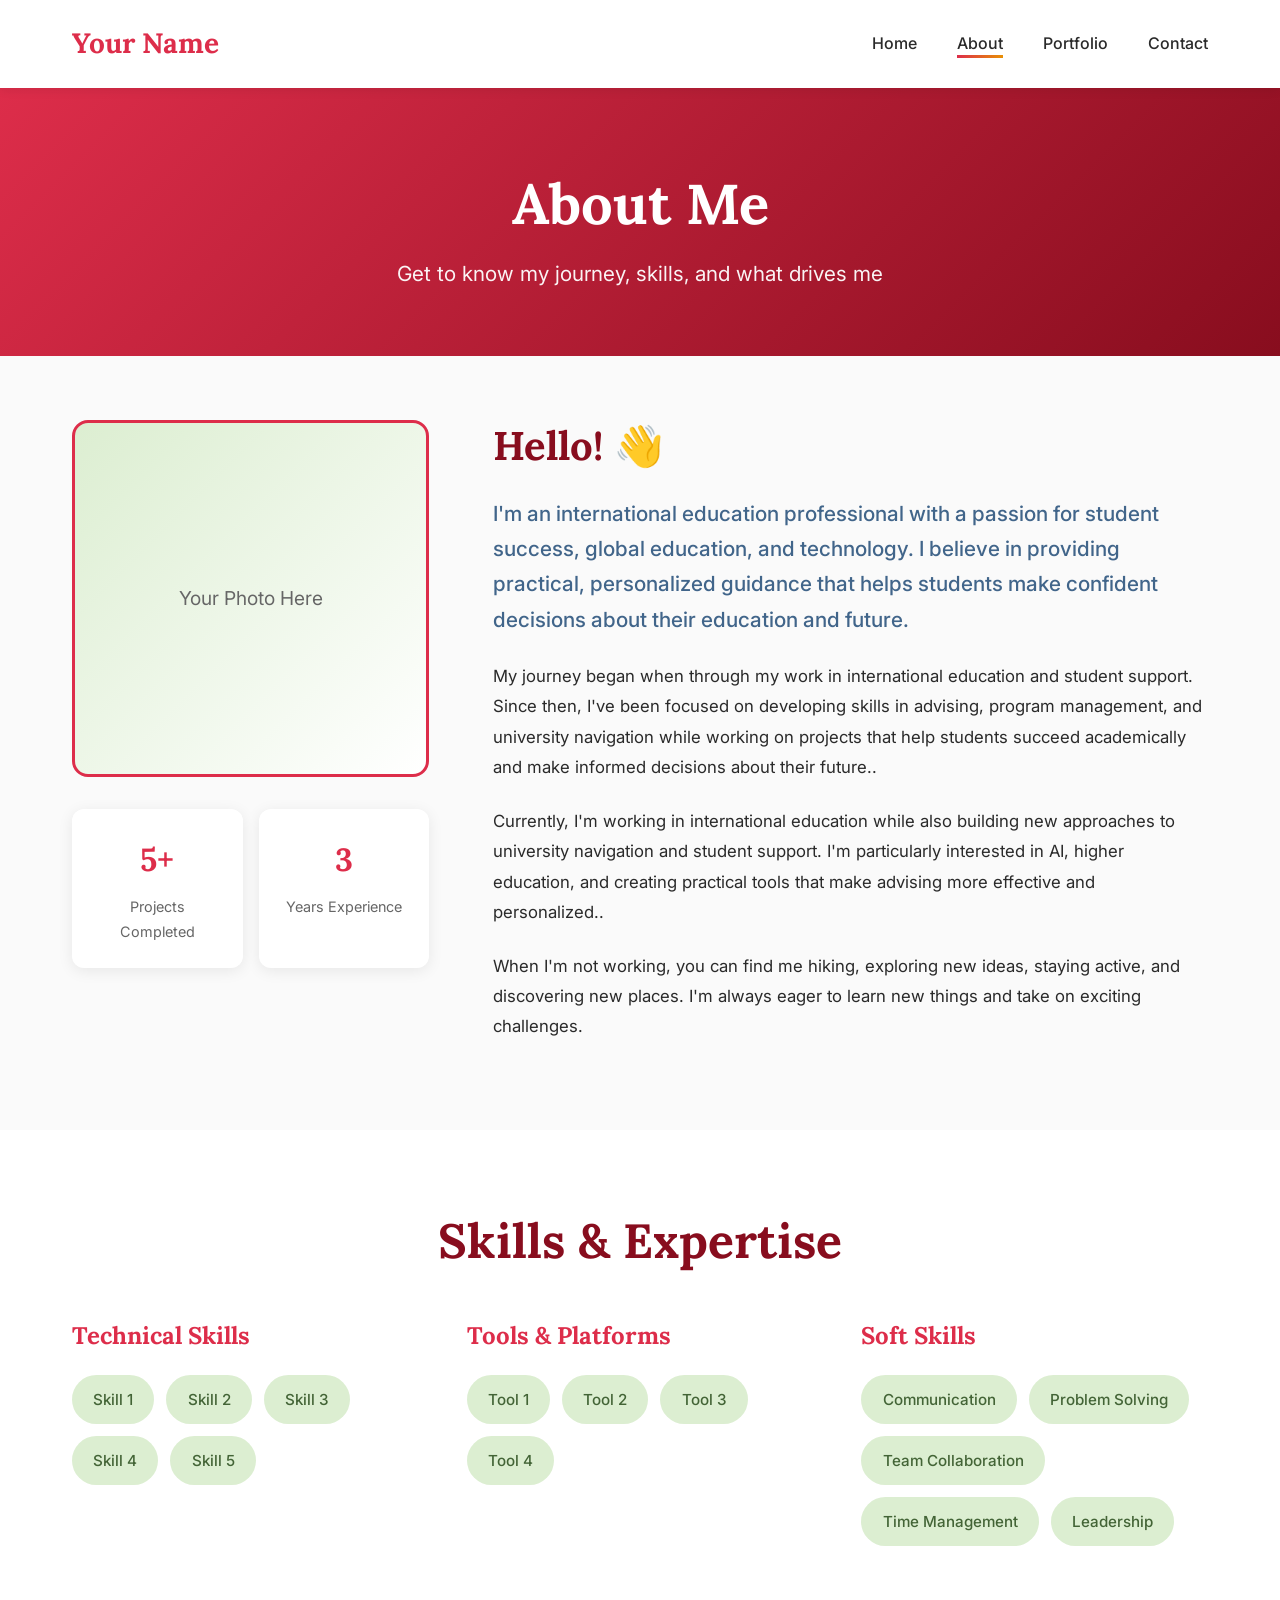
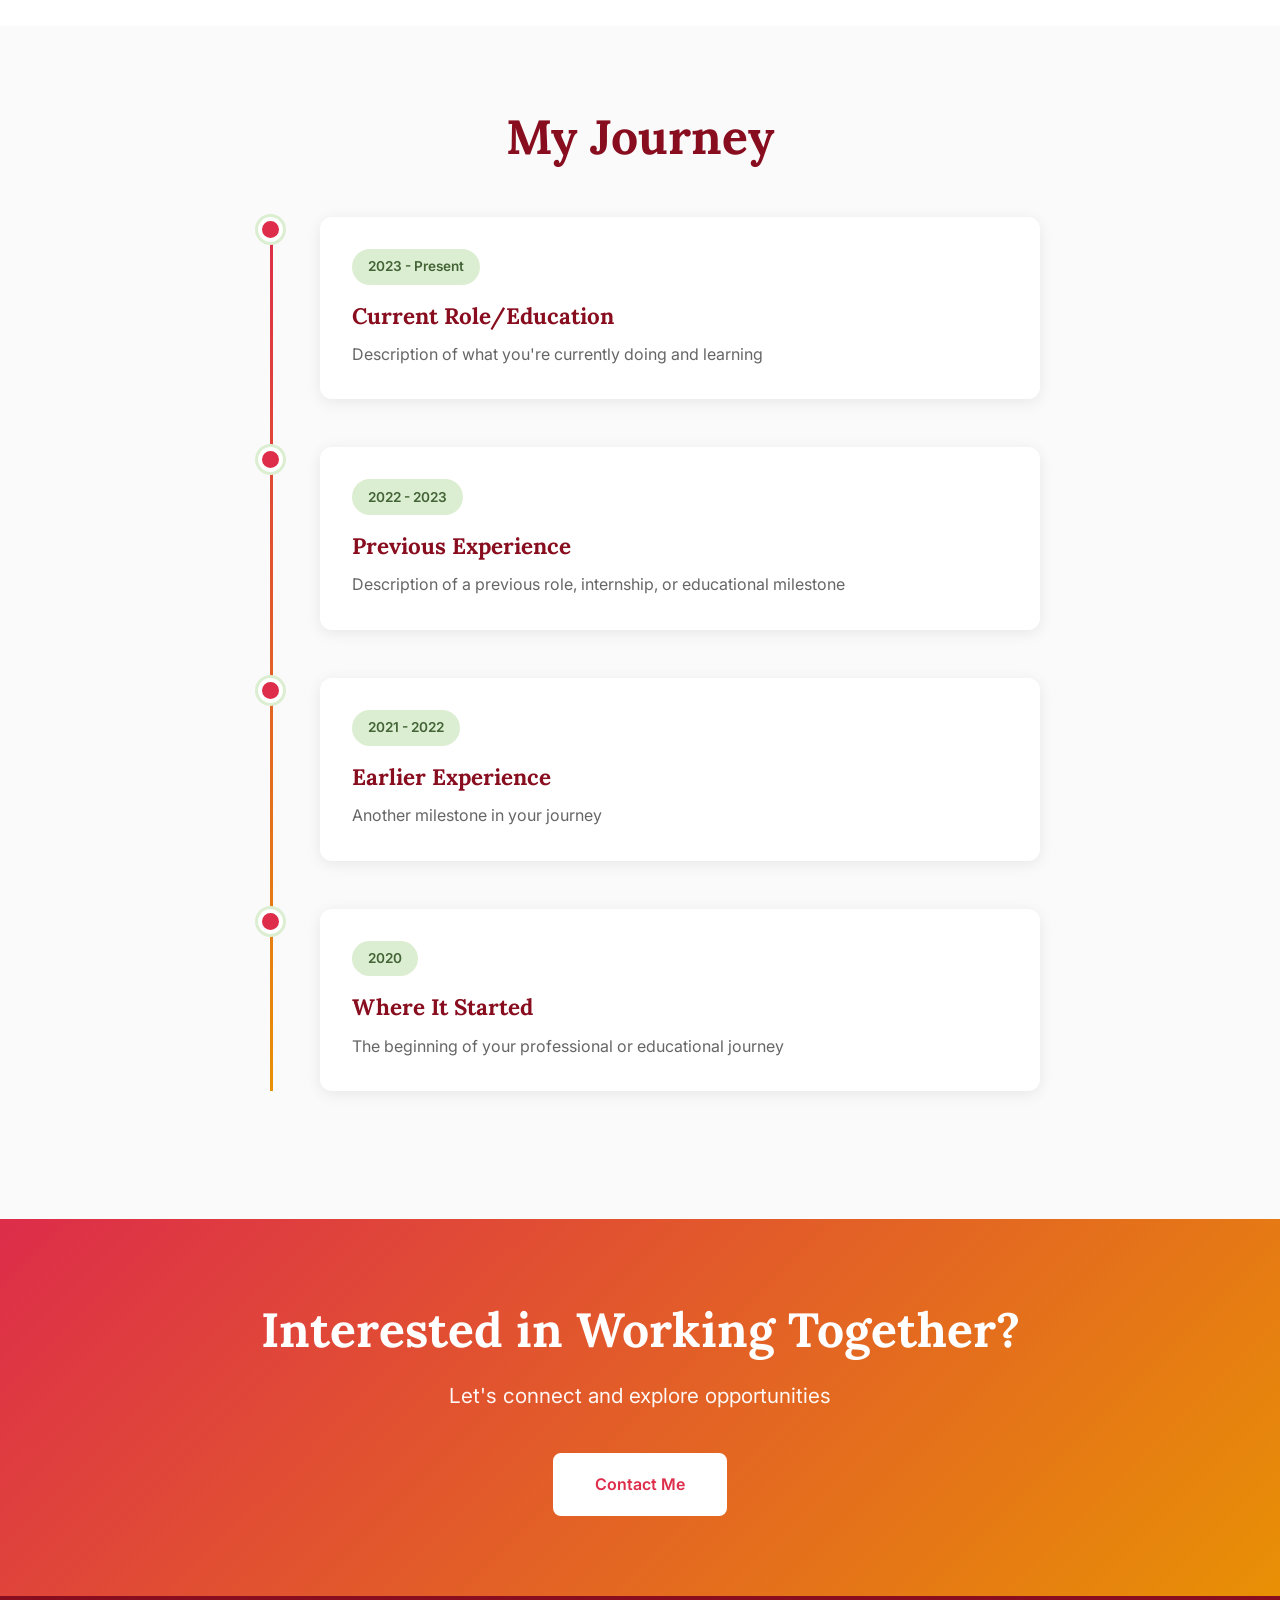
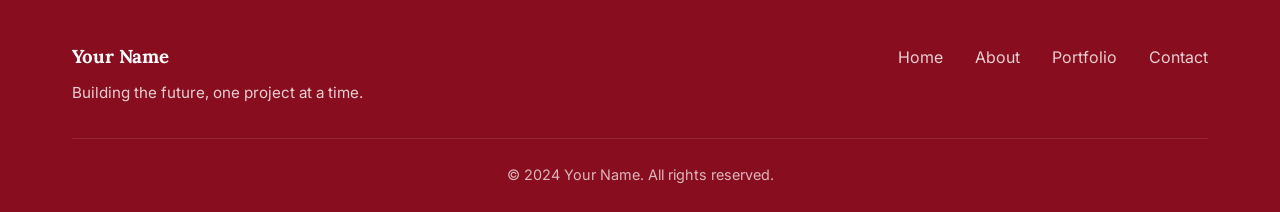
==== about.html @ 7d421ade "Update about.html" ====
<!DOCTYPE html>
<html lang="en">
<head>
    <meta charset="UTF-8">
    <meta name="viewport" content="width=device-width, initial-scale=1.0">
    <title>About - Hui Yang</title>
    <link rel="stylesheet" href="styles.css">
    <link rel="preconnect" href="https://fonts.googleapis.com">
    <link rel="preconnect" href="https://fonts.gstatic.com" crossorigin>
    <link href="https://fonts.googleapis.com/css2?family=Lora:wght@400;600;700&family=Inter:wght@300;400;500;600;700&display=swap" rel="stylesheet">
</head>
<body>
    <!-- Navigation -->
    <nav class="navbar">
        <div class="nav-container">
            <a href="index.html" class="logo">Your Name</a>
            <ul class="nav-menu">
                <li><a href="index.html">Home</a></li>
                <li><a href="about.html" class="active">About</a></li>
                <li><a href="portfolio.html">Portfolio</a></li>
                <li><a href="contact.html">Contact</a></li>
            </ul>
        </div>
    </nav>

    <!-- Page Header -->
    <section class="page-header">
        <div class="container">
            <h1 class="page-title">About Me</h1>
            <p class="page-description">Get to know my journey, skills, and what drives me</p>
        </div>
    </section>

    <!-- About Content -->
    <section class="about-content">
        <div class="container">
            <div class="about-grid">
                <!-- Photo/Visual Section -->
                <div class="about-visual">
                    <div class="profile-placeholder">
                        <p>Your Photo Here</p>
                    </div>
                    <div class="about-stats">
                        <div class="stat-box">
                            <span class="stat-number">5+</span>
                            <span class="stat-label">Projects Completed</span>
                        </div>
                        <div class="stat-box">
                            <span class="stat-number">3</span>
                            <span class="stat-label">Years Experience</span>
                        </div>
                    </div>
                </div>

                <!-- Text Content -->
                <div class="about-text">
                    <h2>Hello! 👋</h2>
                    <p class="lead">
                        I'm an international education professional with a passion for student success, global education, and technology. 
                        I believe in providing practical, personalized guidance that helps students make confident decisions about their 
                        education and future.
                    </p>
                    <p>
                        My journey began when through my work in international education and student support. Since then, I've been focused 
                        on developing skills in advising, program management, and university navigation while working on projects that help
                        students succeed academically and make informed decisions about their future..
                    </p>
                    <p>
                        Currently, I'm working in international education while also building new approaches to university navigation and 
                        student support. I'm particularly interested in AI, higher education, and creating practical tools that make advising 
                        more effective and personalized..
                    </p>
                    <p>
                        When I'm not working, you can find me hiking, exploring new ideas, staying active, and discovering new places. 
                        I'm always eager to learn new things and take on exciting challenges.
                    </p>
                </div>
            </div>
        </div>
    </section>

    <!-- Skills Section -->
    <section class="skills-section">
        <div class="container">
            <h2 class="section-title">Skills & Expertise</h2>
            
            <div class="skills-categories">
                <div class="skill-category">
                    <h3>Technical Skills</h3>
                    <div class="skill-tags">
                        <span class="skill-tag">Skill 1</span>
                        <span class="skill-tag">Skill 2</span>
                        <span class="skill-tag">Skill 3</span>
                        <span class="skill-tag">Skill 4</span>
                        <span class="skill-tag">Skill 5</span>
                    </div>
                </div>

                <div class="skill-category">
                    <h3>Tools & Platforms</h3>
                    <div class="skill-tags">
                        <span class="skill-tag">Tool 1</span>
                        <span class="skill-tag">Tool 2</span>
                        <span class="skill-tag">Tool 3</span>
                        <span class="skill-tag">Tool 4</span>
                    </div>
                </div>

                <div class="skill-category">
                    <h3>Soft Skills</h3>
                    <div class="skill-tags">
                        <span class="skill-tag">Communication</span>
                        <span class="skill-tag">Problem Solving</span>
                        <span class="skill-tag">Team Collaboration</span>
                        <span class="skill-tag">Time Management</span>
                        <span class="skill-tag">Leadership</span>
                    </div>
                </div>
            </div>
        </div>
    </section>

    <!-- Education/Experience Timeline -->
    <section class="timeline-section">
        <div class="container">
            <h2 class="section-title">My Journey</h2>
            
            <div class="timeline">
                <div class="timeline-item">
                    <div class="timeline-dot"></div>
                    <div class="timeline-content">
                        <span class="timeline-date">2023 - Present</span>
                        <h3>Current Role/Education</h3>
                        <p>Description of what you're currently doing and learning</p>
                    </div>
                </div>

                <div class="timeline-item">
                    <div class="timeline-dot"></div>
                    <div class="timeline-content">
                        <span class="timeline-date">2022 - 2023</span>
                        <h3>Previous Experience</h3>
                        <p>Description of a previous role, internship, or educational milestone</p>
                    </div>
                </div>

                <div class="timeline-item">
                    <div class="timeline-dot"></div>
                    <div class="timeline-content">
                        <span class="timeline-date">2021 - 2022</span>
                        <h3>Earlier Experience</h3>
                        <p>Another milestone in your journey</p>
                    </div>
                </div>

                <div class="timeline-item">
                    <div class="timeline-dot"></div>
                    <div class="timeline-content">
                        <span class="timeline-date">2020</span>
                        <h3>Where It Started</h3>
                        <p>The beginning of your professional or educational journey</p>
                    </div>
                </div>
            </div>
        </div>
    </section>

    <!-- CTA Section -->
    <section class="cta-section">
        <div class="container">
            <div class="cta-content">
                <h2>Interested in Working Together?</h2>
                <p>Let's connect and explore opportunities</p>
                <a href="contact.html" class="btn btn-light">Contact Me</a>
            </div>
        </div>
    </section>

    <!-- Footer -->
    <footer class="footer">
        <div class="container">
            <div class="footer-content">
                <div class="footer-left">
                    <h3>Your Name</h3>
                    <p>Building the future, one project at a time.</p>
                </div>
                <div class="footer-links">
                    <a href="index.html">Home</a>
                    <a href="about.html">About</a>
                    <a href="portfolio.html">Portfolio</a>
                    <a href="contact.html">Contact</a>
                </div>
            </div>
            <div class="footer-bottom">
                <p>&copy; 2024 Your Name. All rights reserved.</p>
            </div>
        </div>
    </footer>
</body>
</html>
---- styles.css ----
/* ===========================
   COLOR PALETTE & VARIABLES
   =========================== */

:root {
    /* Color Palette */
    --raspberry: #dd2d4a;
    --carrot-orange: #e89005;
    --baltic-blue: #41658a;
    --crushed-berry: #880d1e;
    --frosted-mint: #dceed1;
    --golden-apricot: #df9a57;
    --hunter-green: #436436;
    
    /* Functional Colors */
    --primary: var(--raspberry);
    --secondary: var(--baltic-blue);
    --accent: var(--carrot-orange);
    --dark: var(--crushed-berry);
    --light: var(--frosted-mint);
    --text-dark: #2a2a2a;
    --text-light: #666;
    --white: #ffffff;
    --background: #fafafa;
    
    /* Typography */
    --font-headline: 'Lora', serif;
    --font-body: 'Inter', sans-serif;
    
    /* Spacing */
    --container-width: 1200px;
    --section-spacing: 5rem;
}

/* ===========================
   RESET & BASE STYLES
   =========================== */

* {
    margin: 0;
    padding: 0;
    box-sizing: border-box;
}

html {
    scroll-behavior: smooth;
    font-size: 16px;
}

body {
    font-family: var(--font-body);
    color: var(--text-dark);
    background-color: var(--background);
    line-height: 1.7;
}

h1, h2, h3, h4, h5, h6 {
    font-family: var(--font-headline);
    color: var(--dark);
    line-height: 1.3;
    font-weight: 700;
}

a {
    text-decoration: none;
    color: inherit;
    transition: all 0.3s ease;
}

img {
    max-width: 100%;
    height: auto;
}

.container {
    max-width: var(--container-width);
    margin: 0 auto;
    padding: 0 2rem;
}

/* ===========================
   NAVIGATION
   =========================== */

.navbar {
    background-color: var(--white);
    padding: 1.25rem 0;
    box-shadow: 0 2px 10px rgba(0,0,0,0.08);
    position: sticky;
    top: 0;
    z-index: 1000;
}

.nav-container {
    max-width: var(--container-width);
    margin: 0 auto;
    padding: 0 2rem;
    display: flex;
    justify-content: space-between;
    align-items: center;
}

.logo {
    font-family: var(--font-headline);
    font-size: 1.75rem;
    font-weight: 700;
    color: var(--primary);
}

.logo:hover {
    color: var(--accent);
}

.nav-menu {
    display: flex;
    list-style: none;
    gap: 2.5rem;
}

.nav-menu a {
    font-weight: 500;
    color: var(--text-dark);
    position: relative;
}

.nav-menu a::after {
    content: '';
    position: absolute;
    bottom: -5px;
    left: 0;
    width: 0;
    height: 3px;
    background: linear-gradient(90deg, var(--primary), var(--accent));
    transition: width 0.3s;
}

.nav-menu a:hover::after,
.nav-menu a.active::after {
    width: 100%;
}

.back-link {
    color: var(--secondary);
    font-weight: 500;
}

.back-link:hover {
    color: var(--primary);
}

/* ===========================
   HERO SECTION
   =========================== */

.hero {
    min-height: 85vh;
    display: flex;
    align-items: center;
    justify-content: center;
    position: relative;
    overflow: hidden;
    background: linear-gradient(135deg, var(--frosted-mint) 0%, var(--white) 100%);
    padding: 4rem 2rem;
}

.hero-content {
    text-align: center;
    max-width: 800px;
    z-index: 10;
}

.hero-badge {
    display: inline-block;
    background-color: var(--primary);
    color: var(--white);
    padding: 0.5rem 1.5rem;
    border-radius: 50px;
    font-size: 0.9rem;
    font-weight: 600;
    margin-bottom: 2rem;
    animation: fadeInDown 0.8s ease;
}

.hero-title {
    font-size: 4rem;
    margin-bottom: 1.5rem;
    color: var(--dark);
    animation: fadeInUp 0.8s ease 0.2s backwards;
}

.hero-title .highlight {
    color: var(--primary);
    position: relative;
}

.hero-description {
    font-size: 1.3rem;
    color: var(--text-light);
    margin-bottom: 2.5rem;
    line-height: 1.8;
    animation: fadeInUp 0.8s ease 0.4s backwards;
}

.hero-buttons {
    display: flex;
    gap: 1.5rem;
    justify-content: center;
    flex-wrap: wrap;
    animation: fadeInUp 0.8s ease 0.6s backwards;
}

/* Hero Decorations */
.hero-decoration {
    position: absolute;
    width: 100%;
    height: 100%;
    top: 0;
    left: 0;
    pointer-events: none;
    overflow: hidden;
}

.decoration-circle {
    position: absolute;
    border-radius: 50%;
    opacity: 0.15;
}

.circle-1 {
    width: 300px;
    height: 300px;
    background: var(--primary);
    top: -100px;
    right: -50px;
}

.circle-2 {
    width: 200px;
    height: 200px;
    background: var(--accent);
    bottom: 10%;
    left: -50px;
}

.circle-3 {
    width: 150px;
    height: 150px;
    background: var(--secondary);
    top: 50%;
    right: 10%;
}

/* ===========================
   BUTTONS
   =========================== */

.btn {
    display: inline-block;
    padding: 1rem 2.5rem;
    font-weight: 600;
    border-radius: 8px;
    transition: all 0.3s ease;
    cursor: pointer;
    border: 2px solid transparent;
    font-family: var(--font-body);
}

.btn-primary {
    background-color: var(--primary);
    color: var(--white);
    border-color: var(--primary);
}

.btn-primary:hover {
    background-color: var(--crushed-berry);
    border-color: var(--crushed-berry);
    transform: translateY(-2px);
    box-shadow: 0 5px 15px rgba(221, 45, 74, 0.3);
}

.btn-secondary {
    background-color: transparent;
    color: var(--secondary);
    border-color: var(--secondary);
}

.btn-secondary:hover {
    background-color: var(--secondary);
    color: var(--white);
}

.btn-light {
    background-color: var(--white);
    color: var(--primary);
    border-color: var(--white);
}

.btn-light:hover {
    background-color: transparent;
    border-color: var(--white);
    color: var(--white);
}

.btn-small {
    padding: 0.6rem 1.5rem;
    font-size: 0.95rem;
}

.btn-full {
    width: 100%;
}

/* ===========================
   SECTION STYLES
   =========================== */

section {
    padding: var(--section-spacing) 0;
}

.section-title {
    font-size: 3rem;
    text-align: center;
    margin-bottom: 1rem;
    color: var(--dark);
}

.section-subtitle {
    text-align: center;
    font-size: 1.2rem;
    color: var(--text-light);
    margin-bottom: 3rem;
}

.section-description {
    text-align: center;
    font-size: 1.15rem;
    color: var(--text-light);
    max-width: 700px;
    margin: 0 auto 3rem;
}

/* ===========================
   HIGHLIGHTS SECTION
   =========================== */

.highlights {
    background-color: var(--white);
}

.highlights-grid {
    display: grid;
    grid-template-columns: repeat(auto-fit, minmax(260px, 1fr));
    gap: 2rem;
    margin-top: 3rem;
}

.highlight-card {
    background: linear-gradient(135deg, var(--white) 0%, var(--frosted-mint) 100%);
    padding: 2.5rem;
    border-radius: 16px;
    text-align: center;
    transition: all 0.3s ease;
    border: 2px solid transparent;
}

.highlight-card:hover {
    transform: translateY(-10px);
    box-shadow: 0 15px 35px rgba(0,0,0,0.1);
}

.card-1:hover { border-color: var(--primary); }
.card-2:hover { border-color: var(--accent); }
.card-3:hover { border-color: var(--secondary); }
.card-4:hover { border-color: var(--hunter-green); }

.card-icon {
    font-size: 3.5rem;
    margin-bottom: 1.5rem;
}

.highlight-card h3 {
    font-size: 1.5rem;
    margin-bottom: 1rem;
    color: var(--dark);
}

.highlight-card p {
    color: var(--text-light);
    line-height: 1.6;
}

/* ===========================
   FEATURED PROJECTS PREVIEW
   =========================== */

.featured-projects {
    background-color: var(--background);
}

.projects-preview {
    display: grid;
    grid-template-columns: repeat(auto-fit, minmax(450px, 1fr));
    gap: 3rem;
    margin-top: 3rem;
}

.project-preview {
    background-color: var(--white);
    border-radius: 16px;
    overflow: hidden;
    box-shadow: 0 5px 20px rgba(0,0,0,0.08);
    transition: all 0.3s ease;
}

.project-preview:hover {
    transform: translateY(-8px);
    box-shadow: 0 15px 40px rgba(0,0,0,0.12);
}

.project-preview-image {
    height: 250px;
    background: linear-gradient(135deg, var(--primary), var(--accent));
    display: flex;
    align-items: center;
    justify-content: center;
}

.preview-placeholder {
    font-size: 2rem;
    color: var(--white);
    font-weight: 700;
    opacity: 0.7;
}

.project-preview-content {
    padding: 2rem;
}

.project-category {
    display: inline-block;
    background-color: var(--frosted-mint);
    color: var(--hunter-green);
    padding: 0.4rem 1rem;
    border-radius: 20px;
    font-size: 0.85rem;
    font-weight: 600;
    margin-bottom: 1rem;
}

.project-preview-content h3 {
    font-size: 1.75rem;
    margin-bottom: 1rem;
}

.project-preview-content p {
    color: var(--text-light);
    margin-bottom: 1.5rem;
}

.link-arrow {
    color: var(--primary);
    font-weight: 600;
}

.link-arrow:hover {
    color: var(--accent);
}

/* ===========================
   PAGE HEADER
   =========================== */

.page-header {
    background: linear-gradient(135deg, var(--primary) 0%, var(--crushed-berry) 100%);
    color: var(--white);
    padding: 5rem 2rem 4rem;
    text-align: center;
}

.page-title {
    font-size: 3.5rem;
    color: var(--white);
    margin-bottom: 1rem;
}

.page-description {
    font-size: 1.3rem;
    opacity: 0.95;
}

/* ===========================
   ABOUT PAGE
   =========================== */

.about-content {
    padding: 4rem 0;
}

.about-grid {
    display: grid;
    grid-template-columns: 1fr 2fr;
    gap: 4rem;
    align-items: start;
}

.about-visual {
    position: sticky;
    top: 100px;
}

.profile-placeholder {
    width: 100%;
    aspect-ratio: 1;
    background: linear-gradient(135deg, var(--frosted-mint), var(--white));
    border-radius: 16px;
    display: flex;
    align-items: center;
    justify-content: center;
    font-size: 1.2rem;
    color: var(--text-light);
    border: 3px solid var(--primary);
    margin-bottom: 2rem;
}

.about-stats {
    display: grid;
    grid-template-columns: 1fr 1fr;
    gap: 1rem;
}

.stat-box {
    background-color: var(--white);
    padding: 1.5rem;
    border-radius: 12px;
    text-align: center;
    box-shadow: 0 3px 15px rgba(0,0,0,0.08);
}

.stat-number {
    display: block;
    font-family: var(--font-headline);
    font-size: 2rem;
    font-weight: 700;
    color: var(--primary);
    margin-bottom: 0.5rem;
}

.stat-label {
    display: block;
    font-size: 0.9rem;
    color: var(--text-light);
}

.about-text h2 {
    font-size: 2.5rem;
    margin-bottom: 1.5rem;
}

.about-text .lead {
    font-size: 1.3rem;
    color: var(--secondary);
    font-weight: 500;
    margin-bottom: 1.5rem;
    line-height: 1.7;
}

.about-text p {
    margin-bottom: 1.5rem;
    font-size: 1.05rem;
    line-height: 1.8;
}

/* ===========================
   SKILLS SECTION
   =========================== */

.skills-section {
    background-color: var(--white);
}

.skills-categories {
    display: grid;
    grid-template-columns: repeat(auto-fit, minmax(300px, 1fr));
    gap: 3rem;
    margin-top: 3rem;
}

.skill-category h3 {
    font-size: 1.5rem;
    margin-bottom: 1.5rem;
    color: var(--primary);
}

.skill-tags {
    display: flex;
    flex-wrap: wrap;
    gap: 0.75rem;
}

.skill-tag {
    background-color: var(--frosted-mint);
    color: var(--hunter-green);
    padding: 0.6rem 1.2rem;
    border-radius: 25px;
    font-size: 0.95rem;
    font-weight: 500;
    transition: all 0.3s;
    border: 2px solid transparent;
}

.skill-tag:hover {
    background-color: var(--primary);
    color: var(--white);
    border-color: var(--primary);
}

/* ===========================
   TIMELINE
   =========================== */

.timeline-section {
    background-color: var(--background);
}

.timeline {
    max-width: 800px;
    margin: 3rem auto 0;
    position: relative;
}

.timeline::before {
    content: '';
    position: absolute;
    left: 30px;
    top: 0;
    bottom: 0;
    width: 3px;
    background: linear-gradient(180deg, var(--primary), var(--accent));
}

.timeline-item {
    position: relative;
    padding-left: 80px;
    margin-bottom: 3rem;
}

.timeline-dot {
    position: absolute;
    left: 18px;
    top: 0;
    width: 25px;
    height: 25px;
    background-color: var(--primary);
    border-radius: 50%;
    border: 4px solid var(--white);
    box-shadow: 0 0 0 3px var(--frosted-mint);
}

.timeline-content {
    background-color: var(--white);
    padding: 2rem;
    border-radius: 12px;
    box-shadow: 0 3px 15px rgba(0,0,0,0.08);
}

.timeline-date {
    display: inline-block;
    background-color: var(--frosted-mint);
    color: var(--hunter-green);
    padding: 0.4rem 1rem;
    border-radius: 20px;
    font-size: 0.85rem;
    font-weight: 600;
    margin-bottom: 1rem;
}

.timeline-content h3 {
    font-size: 1.4rem;
    margin-bottom: 0.75rem;
}

.timeline-content p {
    color: var(--text-light);
    line-height: 1.6;
}

/* ===========================
   PORTFOLIO PAGE
   =========================== */

.portfolio-section {
    background-color: var(--background);
}

.portfolio-grid {
    display: grid;
    grid-template-columns: repeat(auto-fit, minmax(450px, 1fr));
    gap: 2.5rem;
    margin-top: 3rem;
}

.portfolio-card {
    background-color: var(--white);
    border-radius: 16px;
    overflow: hidden;
    box-shadow: 0 5px 20px rgba(0,0,0,0.08);
    transition: all 0.3s ease;
}

.portfolio-card:hover {
    transform: translateY(-8px);
    box-shadow: 0 15px 40px rgba(0,0,0,0.15);
}

.portfolio-card.featured {
    border: 3px solid var(--primary);
}

.portfolio-image {
    height: 260px;
    background: linear-gradient(135deg, var(--secondary), var(--primary));
    display: flex;
    align-items: center;
    justify-content: center;
    position: relative;
}

.image-placeholder {
    font-size: 1.5rem;
    color: var(--white);
    font-weight: 600;
    opacity: 0.7;
}

.project-badge {
    position: absolute;
    top: 1rem;
    right: 1rem;
    background-color: var(--accent);
    color: var(--white);
    padding: 0.4rem 1rem;
    border-radius: 20px;
    font-size: 0.85rem;
    font-weight: 600;
}

.portfolio-content {
    padding: 2rem;
}

.project-meta {
    display: block;
    color: var(--text-light);
    font-size: 0.9rem;
    margin-bottom: 0.75rem;
    font-weight: 500;
}

.portfolio-content h3 {
    font-size: 1.75rem;
    margin-bottom: 1rem;
}

.portfolio-content p {
    color: var(--text-light);
    margin-bottom: 1.5rem;
    line-height: 1.7;
}

.project-tags {
    display: flex;
    flex-wrap: wrap;
    gap: 0.75rem;
    margin-bottom: 1.5rem;
}

.project-tags span {
    background-color: var(--frosted-mint);
    color: var(--hunter-green);
    padding: 0.4rem 1rem;
    border-radius: 20px;
    font-size: 0.85rem;
    font-weight: 500;
}

/* ===========================
   CONTACT PAGE
   =========================== */

.contact-section {
    background-color: var(--background);
}

.contact-grid {
    display: grid;
    grid-template-columns: 1fr 1.5fr;
    gap: 4rem;
    margin-top: 3rem;
}

.contact-info-panel,
.contact-form-panel {
    background-color: var(--white);
    padding: 3rem;
    border-radius: 16px;
    box-shadow: 0 5px 20px rgba(0,0,0,0.08);
}

.contact-info-panel h2,
.contact-form-panel h2 {
    font-size: 2rem;
    margin-bottom: 1rem;
}

.contact-info-panel p {
    color: var(--text-light);
    margin-bottom: 2rem;
    line-height: 1.7;
}

.contact-methods {
    display: flex;
    flex-direction: column;
    gap: 1.5rem;
    margin-bottom: 2rem;
}

.contact-item {
    display: flex;
    gap: 1.5rem;
    align-items: start;
}

.contact-icon {
    font-size: 2rem;
    flex-shrink: 0;
}

.contact-details h4 {
    font-size: 1.1rem;
    margin-bottom: 0.5rem;
}

.contact-details a {
    color: var(--primary);
}

.contact-details a:hover {
    color: var(--accent);
    text-decoration: underline;
}

.availability {
    background-color: var(--frosted-mint);
    padding: 1.5rem;
    border-radius: 12px;
    border-left: 4px solid var(--hunter-green);
}

.availability h4 {
    margin-bottom: 0.5rem;
}

.availability p {
    margin: 0;
    color: var(--hunter-green);
    font-weight: 500;
}

/* Contact Form */
.form-instruction {
    font-size: 0.9rem;
    color: var(--text-light);
    margin-bottom: 2rem;
    font-style: italic;
}

.form-group {
    margin-bottom: 1.5rem;
}

.form-group label {
    display: block;
    margin-bottom: 0.5rem;
    font-weight: 600;
    color: var(--dark);
}

.form-group input,
.form-group textarea {
    width: 100%;
    padding: 0.9rem;
    border: 2px solid #e0e0e0;
    border-radius: 8px;
    font-family: var(--font-body);
    font-size: 1rem;
    transition: border-color 0.3s;
}

.form-group input:focus,
.form-group textarea:focus {
    outline: none;
    border-color: var(--primary);
}

.form-group textarea {
    resize: vertical;
}

/* ===========================
   PROJECT REPORT PAGES
   =========================== */

.report-header {
    background: linear-gradient(135deg, var(--secondary) 0%, var(--primary) 100%);
    color: var(--white);
    padding: 5rem 2rem 3rem;
    text-align: center;
}

.report-category {
    display: inline-block;
    background-color: rgba(255,255,255,0.2);
    padding: 0.5rem 1.5rem;
    border-radius: 25px;
    font-size: 0.9rem;
    font-weight: 600;
    margin-bottom: 1.5rem;
}

.report-title {
    font-size: 3.5rem;
    color: var(--white);
    margin-bottom: 1rem;
}

.report-subtitle {
    font-size: 1.3rem;
    opacity: 0.95;
    margin-bottom: 2.5rem;
}

.report-meta {
    display: flex;
    justify-content: center;
    gap: 3rem;
    flex-wrap: wrap;
}

.meta-item {
    display: flex;
    flex-direction: column;
    align-items: center;
}

.meta-label {
    font-size: 0.9rem;
    opacity: 0.9;
    margin-bottom: 0.3rem;
}

.meta-value {
    font-size: 1.1rem;
    font-weight: 600;
}

/* Report Content Layout */
.report-content {
    background-color: var(--background);
    padding: 4rem 0;
}

.report-layout {
    display: grid;
    grid-template-columns: 2.5fr 1fr;
    gap: 3rem;
    align-items: start;
}

.report-main {
    background-color: var(--white);
    padding: 3rem;
    border-radius: 16px;
    box-shadow: 0 3px 20px rgba(0,0,0,0.08);
}

.report-section {
    margin-bottom: 3rem;
}

.report-section:last-child {
    margin-bottom: 0;
}

.section-heading {
    font-size: 2rem;
    color: var(--primary);
    margin-bottom: 1.5rem;
    padding-bottom: 0.75rem;
    border-bottom: 3px solid var(--frosted-mint);
}

.report-section h3 {
    font-size: 1.4rem;
    margin: 2rem 0 1rem;
    color: var(--secondary);
}

.report-section h4 {
    font-size: 1.1rem;
    margin: 1.5rem 0 0.75rem;
    color: var(--dark);
}

.report-section p {
    margin-bottom: 1rem;
    line-height: 1.8;
    color: var(--text-light);
}

.report-section ul,
.report-section ol {
    margin-left: 2rem;
    margin-bottom: 1.5rem;
}

.report-section li {
    margin-bottom: 0.75rem;
    line-height: 1.7;
    color: var(--text-light);
}

.objectives-list {
    list-style: none;
    margin-left: 0;
}

.objectives-list li {
    background-color: var(--frosted-mint);
    padding: 1rem 1.5rem;
    margin-bottom: 1rem;
    border-radius: 8px;
    border-left: 4px solid var(--primary);
}

/* Highlight Box */
.highlight-box {
    background: linear-gradient(135deg, var(--frosted-mint), var(--white));
    padding: 2rem;
    border-radius: 12px;
    border-left: 5px solid var(--accent);
    margin: 2rem 0;
}

.highlight-box h4 {
    color: var(--primary);
    margin-bottom: 1rem;
}

.highlight-box p {
    margin-bottom: 0;
}

/* Process Steps */
.process-steps {
    margin: 2rem 0;
}

.process-step {
    display: flex;
    gap: 1.5rem;
    margin-bottom: 2rem;
    align-items: start;
}

.step-number {
    background: linear-gradient(135deg, var(--primary), var(--accent));
    color: var(--white);
    width: 50px;
    height: 50px;
    border-radius: 50%;
    display: flex;
    align-items: center;
    justify-content: center;
    font-size: 1.5rem;
    font-weight: 700;
    flex-shrink: 0;
}

.step-content h4 {
    margin: 0 0 0.5rem 0;
}

.step-content p {
    margin: 0;
}

/* Results Grid */
.results-grid {
    display: grid;
    grid-template-columns: repeat(auto-fit, minmax(150px, 1fr));
    gap: 1.5rem;
    margin: 2rem 0;
}

.result-card {
    background: linear-gradient(135deg, var(--frosted-mint), var(--white));
    padding: 2rem;
    border-radius: 12px;
    text-align: center;
    border: 2px solid var(--primary);
}

.result-number {
    display: block;
    font-family: var(--font-headline);
    font-size: 2.5rem;
    font-weight: 700;
    color: var(--primary);
    margin-bottom: 0.5rem;
}

.result-label {
    display: block;
    font-size: 0.95rem;
    color: var(--text-light);
    font-weight: 500;
}

/* Report Sidebar */
.report-sidebar {
    position: sticky;
    top: 100px;
}

.sidebar-section {
    background-color: var(--white);
    padding: 2rem;
    border-radius: 12px;
    box-shadow: 0 3px 15px rgba(0,0,0,0.08);
    margin-bottom: 2rem;
}

.sidebar-section h3 {
    font-size: 1.3rem;
    margin-bottom: 1.5rem;
    color: var(--primary);
}

.details-list {
    display: flex;
    flex-direction: column;
    gap: 1rem;
}

.details-list dt {
    font-weight: 600;
    color: var(--dark);
    font-size: 0.9rem;
}

.details-list dd {
    color: var(--text-light);
    margin-left: 0;
    margin-bottom: 0.5rem;
}

.sidebar-tags {
    display: flex;
    flex-wrap: wrap;
    gap: 0.75rem;
}

.sidebar-tags span {
    background-color: var(--frosted-mint);
    color: var(--hunter-green);
    padding: 0.5rem 1rem;
    border-radius: 20px;
    font-size: 0.85rem;
    font-weight: 500;
}

.resource-list {
    list-style: none;
    padding: 0;
}

.resource-list li {
    margin-bottom: 0.75rem;
}

.resource-list a {
    color: var(--primary);
    font-weight: 500;
}

.resource-list a:hover {
    color: var(--accent);
    text-decoration: underline;
}

.sidebar-cta {
    background: linear-gradient(135deg, var(--primary), var(--accent));
    padding: 1.5rem;
    border-radius: 12px;
    text-align: center;
    color: var(--white);
}

.sidebar-cta p {
    margin-bottom: 1rem;
}

.sidebar-cta .btn-small {
    background-color: var(--white);
    color: var(--primary);
}

.sidebar-cta .btn-small:hover {
    background-color: var(--frosted-mint);
}

/* Project Navigation */
.project-navigation {
    background-color: var(--white);
    padding: 2rem 0;
    border-top: 1px solid #e0e0e0;
}

.nav-center {
    display: inline-block;
    color: var(--secondary);
    font-weight: 600;
    font-size: 1.1rem;
}

.nav-center:hover {
    color: var(--primary);
}

/* ===========================
   CTA SECTION
   =========================== */

.cta-section {
    background: linear-gradient(135deg, var(--primary) 0%, var(--accent) 100%);
    color: var(--white);
    text-align: center;
    padding: 5rem 2rem;
}

.cta-content h2 {
    font-size: 3rem;
    color: var(--white);
    margin-bottom: 1rem;
}

.cta-content p {
    font-size: 1.3rem;
    margin-bottom: 2.5rem;
    opacity: 0.95;
}

/* ===========================
   FOOTER
   =========================== */

.footer {
    background-color: var(--dark);
    color: var(--white);
    padding: 3rem 2rem 1.5rem;
}

.footer-content {
    display: flex;
    justify-content: space-between;
    align-items: start;
    margin-bottom: 2rem;
}

.footer-left h3 {
    color: var(--white);
    margin-bottom: 0.75rem;
}

.footer-left p {
    color: rgba(255,255,255,0.8);
    font-size: 0.95rem;
}

.footer-links {
    display: flex;
    gap: 2rem;
}

.footer-links a {
    color: rgba(255,255,255,0.8);
    transition: color 0.3s;
}

.footer-links a:hover {
    color: var(--accent);
}

.footer-bottom {
    border-top: 1px solid rgba(255,255,255,0.1);
    padding-top: 1.5rem;
    text-align: center;
}

.footer-bottom p {
    color: rgba(255,255,255,0.7);
    font-size: 0.9rem;
}

/* ===========================
   ANIMATIONS
   =========================== */

@keyframes fadeInUp {
    from {
        opacity: 0;
        transform: translateY(30px);
    }
    to {
        opacity: 1;
        transform: translateY(0);
    }
}

@keyframes fadeInDown {
    from {
        opacity: 0;
        transform: translateY(-20px);
    }
    to {
        opacity: 1;
        transform: translateY(0);
    }
}

/* ===========================
   RESPONSIVE DESIGN
   =========================== */

@media (max-width: 1024px) {
    .about-grid,
    .contact-grid,
    .report-layout {
        grid-template-columns: 1fr;
    }
    
    .about-visual,
    .report-sidebar {
        position: static;
    }
    
    .projects-preview,
    .portfolio-grid {
        grid-template-columns: 1fr;
    }
}

@media (max-width: 768px) {
    :root {
        --section-spacing: 3rem;
    }
    
    .nav-menu {
        gap: 1.5rem;
        font-size: 0.9rem;
    }
    
    .hero-title {
        font-size: 2.5rem;
    }
    
    .section-title,
    .page-title,
    .report-title {
        font-size: 2.5rem;
    }
    
    .cta-content h2 {
        font-size: 2rem;
    }
    
    .hero-buttons {
        flex-direction: column;
        width: 100%;
    }
    
    .btn {
        width: 100%;
    }
    
    .footer-content {
        flex-direction: column;
        gap: 2rem;
    }
    
    .footer-links {
        flex-direction: column;
        gap: 1rem;
    }
    
    .report-main {
        padding: 2rem 1.5rem;
    }
}

@media (max-width: 480px) {
    .hero {
        padding: 2rem 1rem;
    }
    
    .hero-title {
        font-size: 2rem;
    }
    
    .nav-menu {
        flex-wrap: wrap;
        justify-content: center;
    }
    
    .container {
        padding: 0 1.5rem;
    }
}
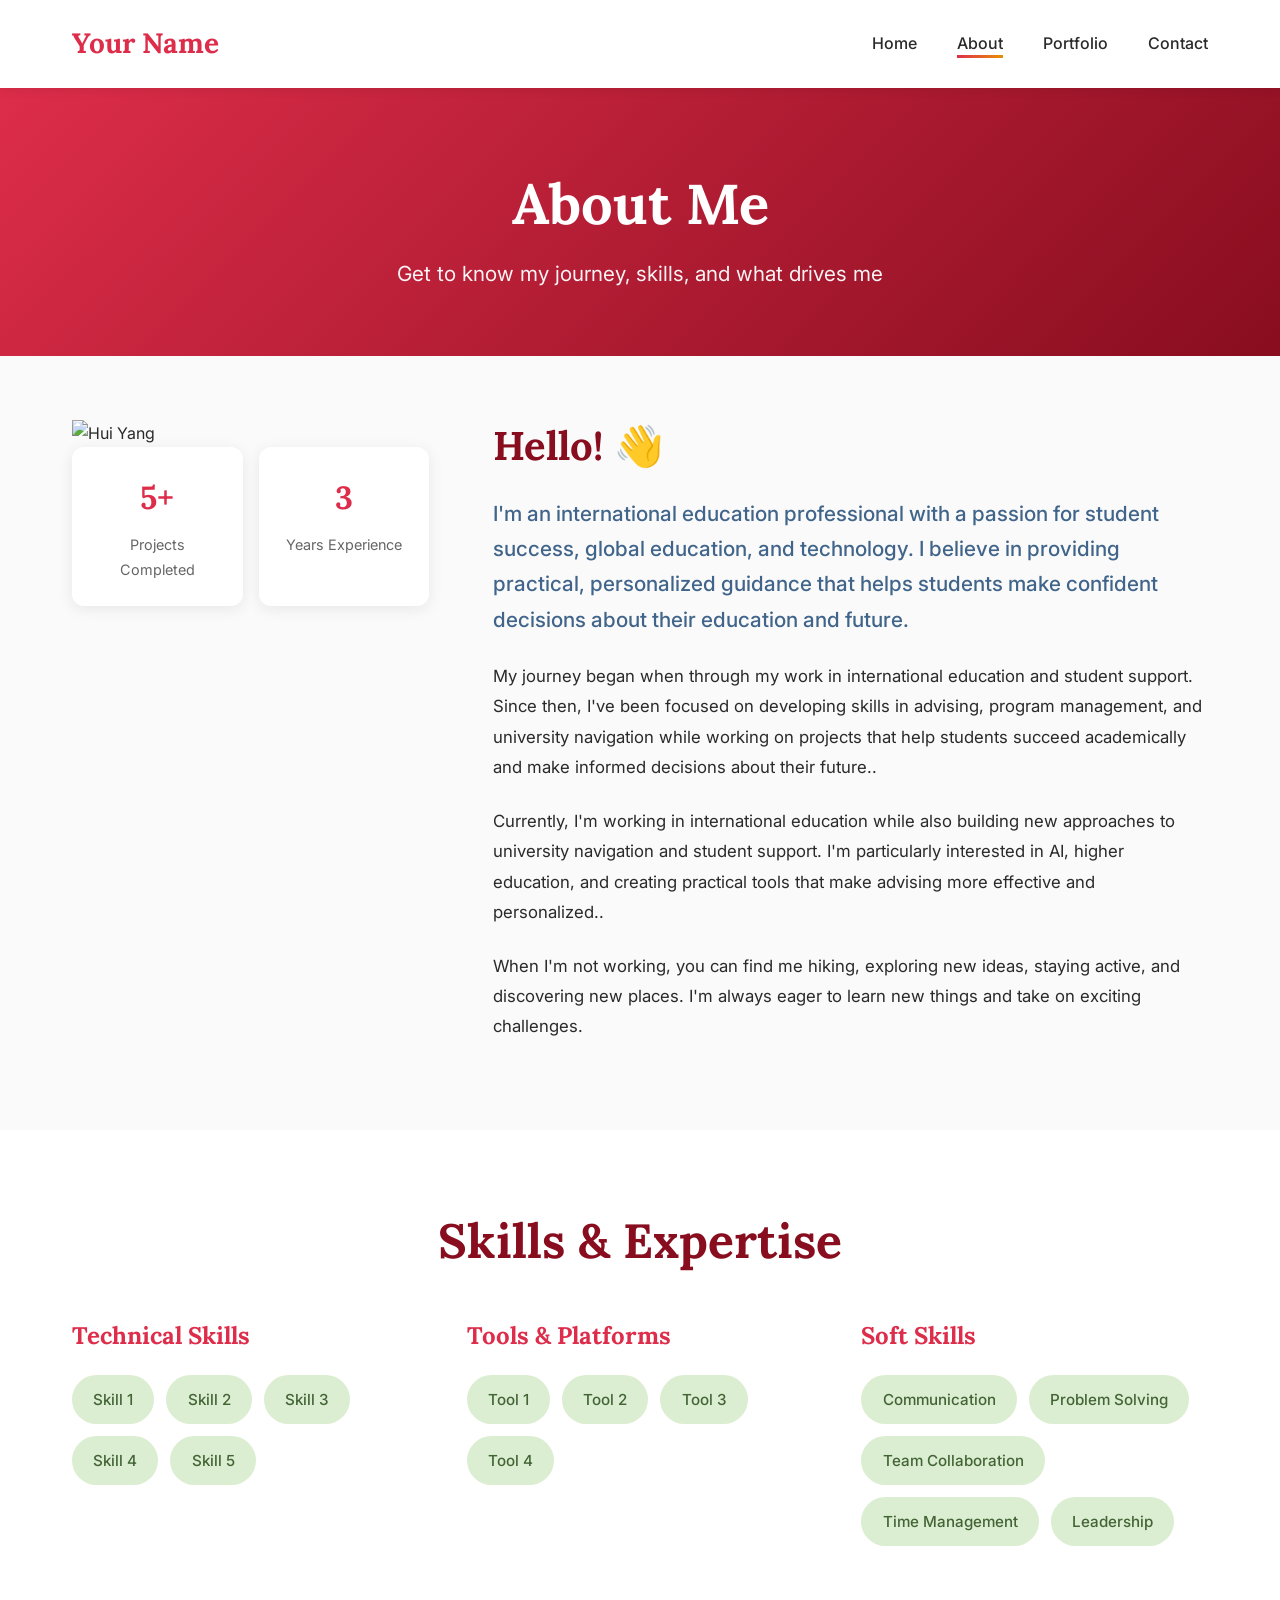
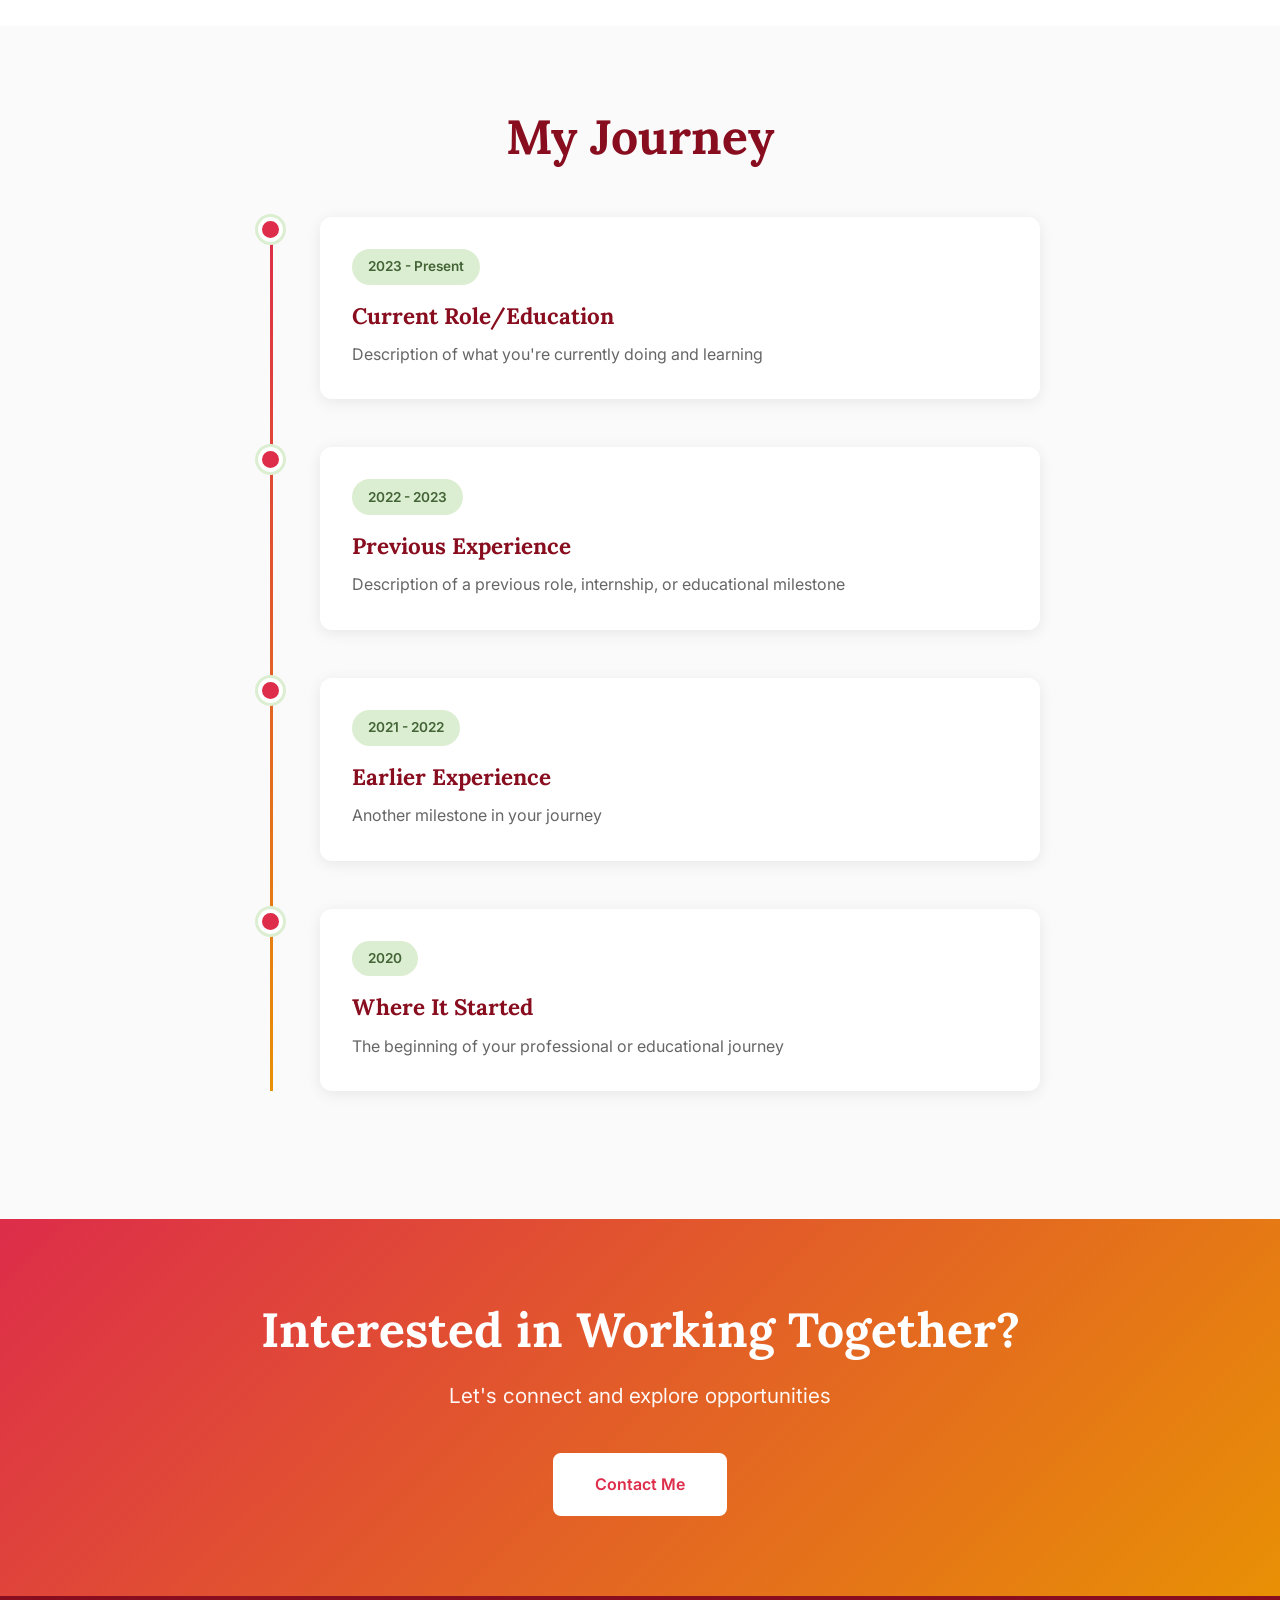
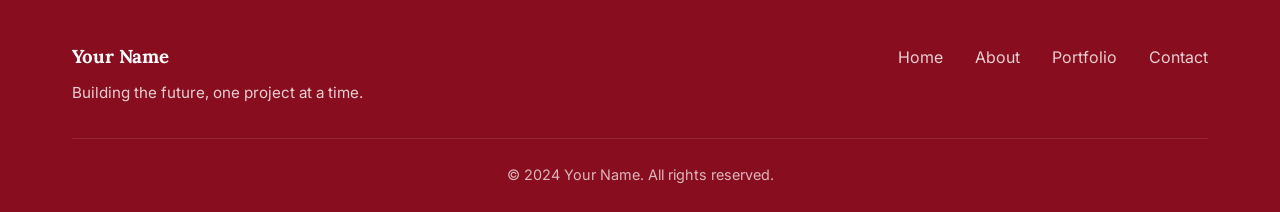
==== commit 72d37a37: "Update about.html" ====
--- a/about.html
+++ b/about.html
@@ -37,9 +37,7 @@
             <div class="about-grid">
                 <!-- Photo/Visual Section -->
                 <div class="about-visual">
-                    <div class="profile-placeholder">
-                        <p>Your Photo Here</p>
-                    </div>
+                    <img src="images/my-profile.jpg" alt="Hui Yang" class="profile-photo">
                     <div class="about-stats">
                         <div class="stat-box">
                             <span class="stat-number">5+</span>
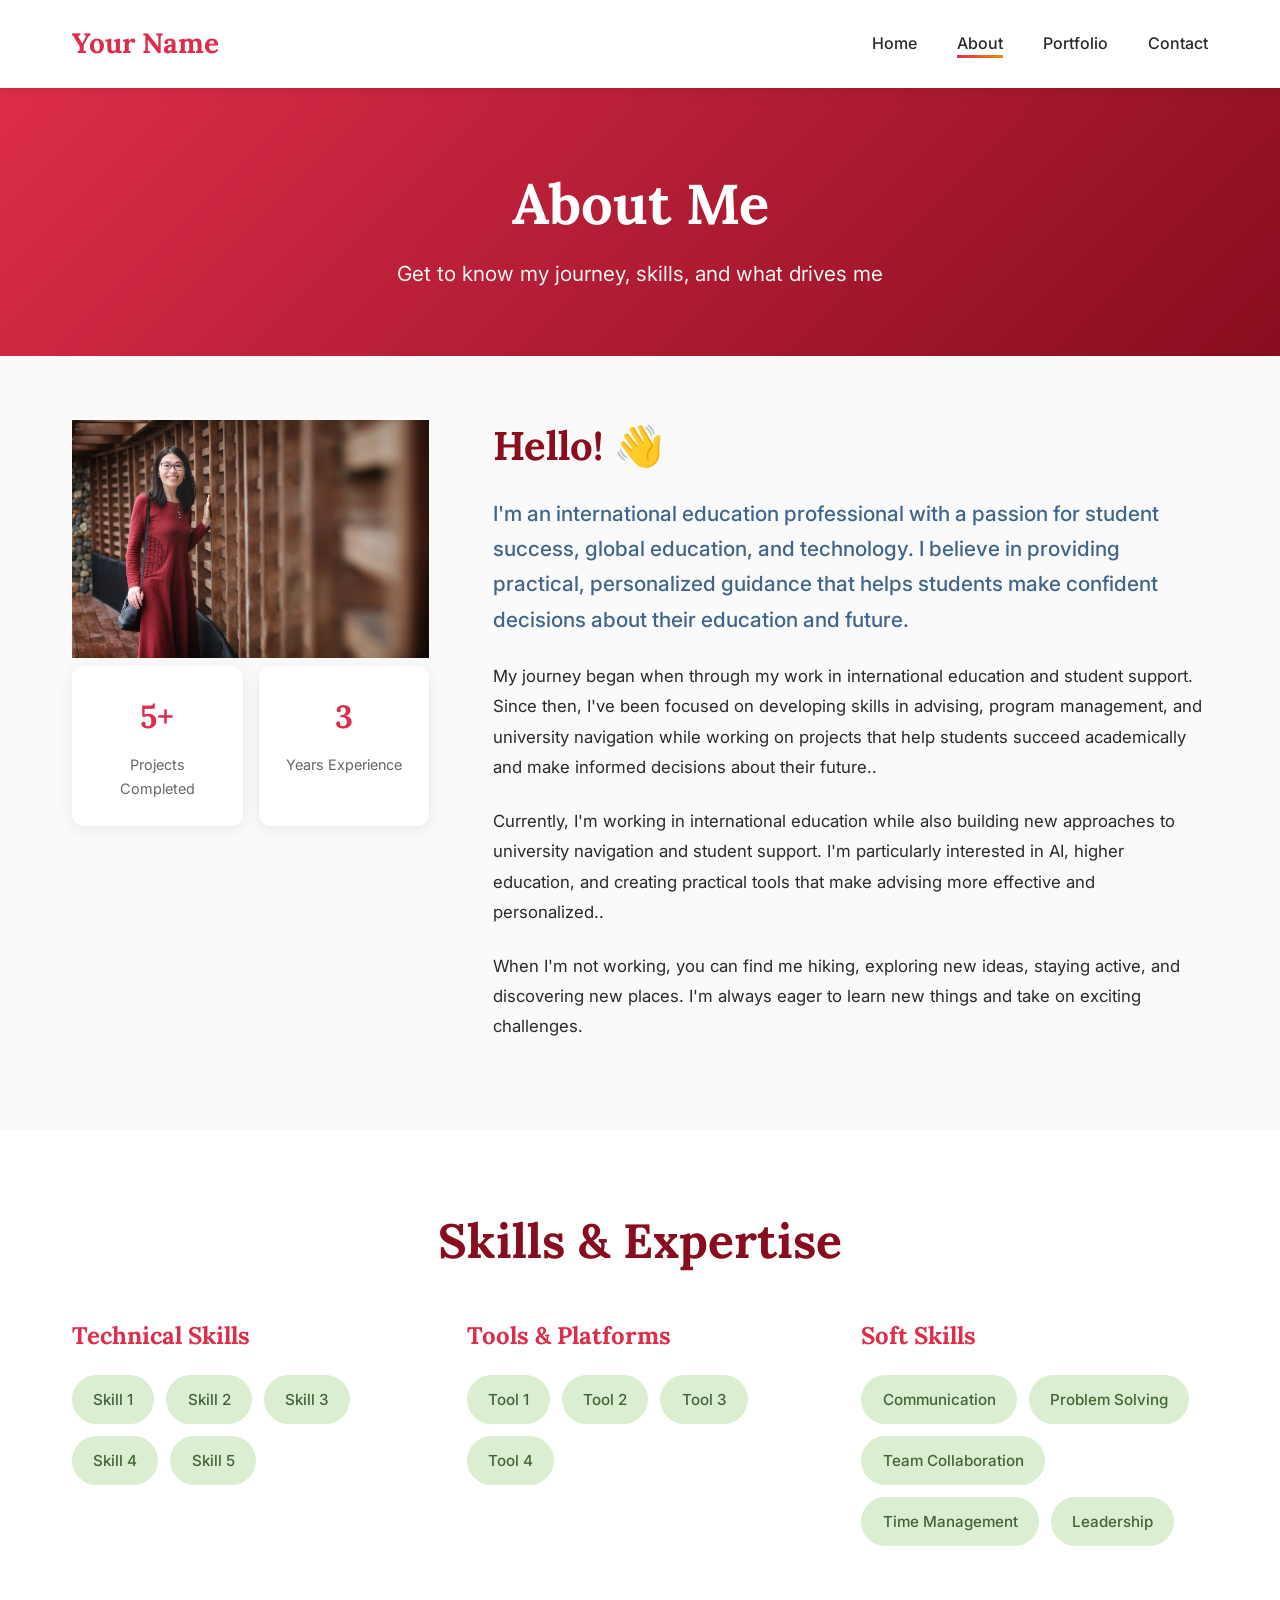
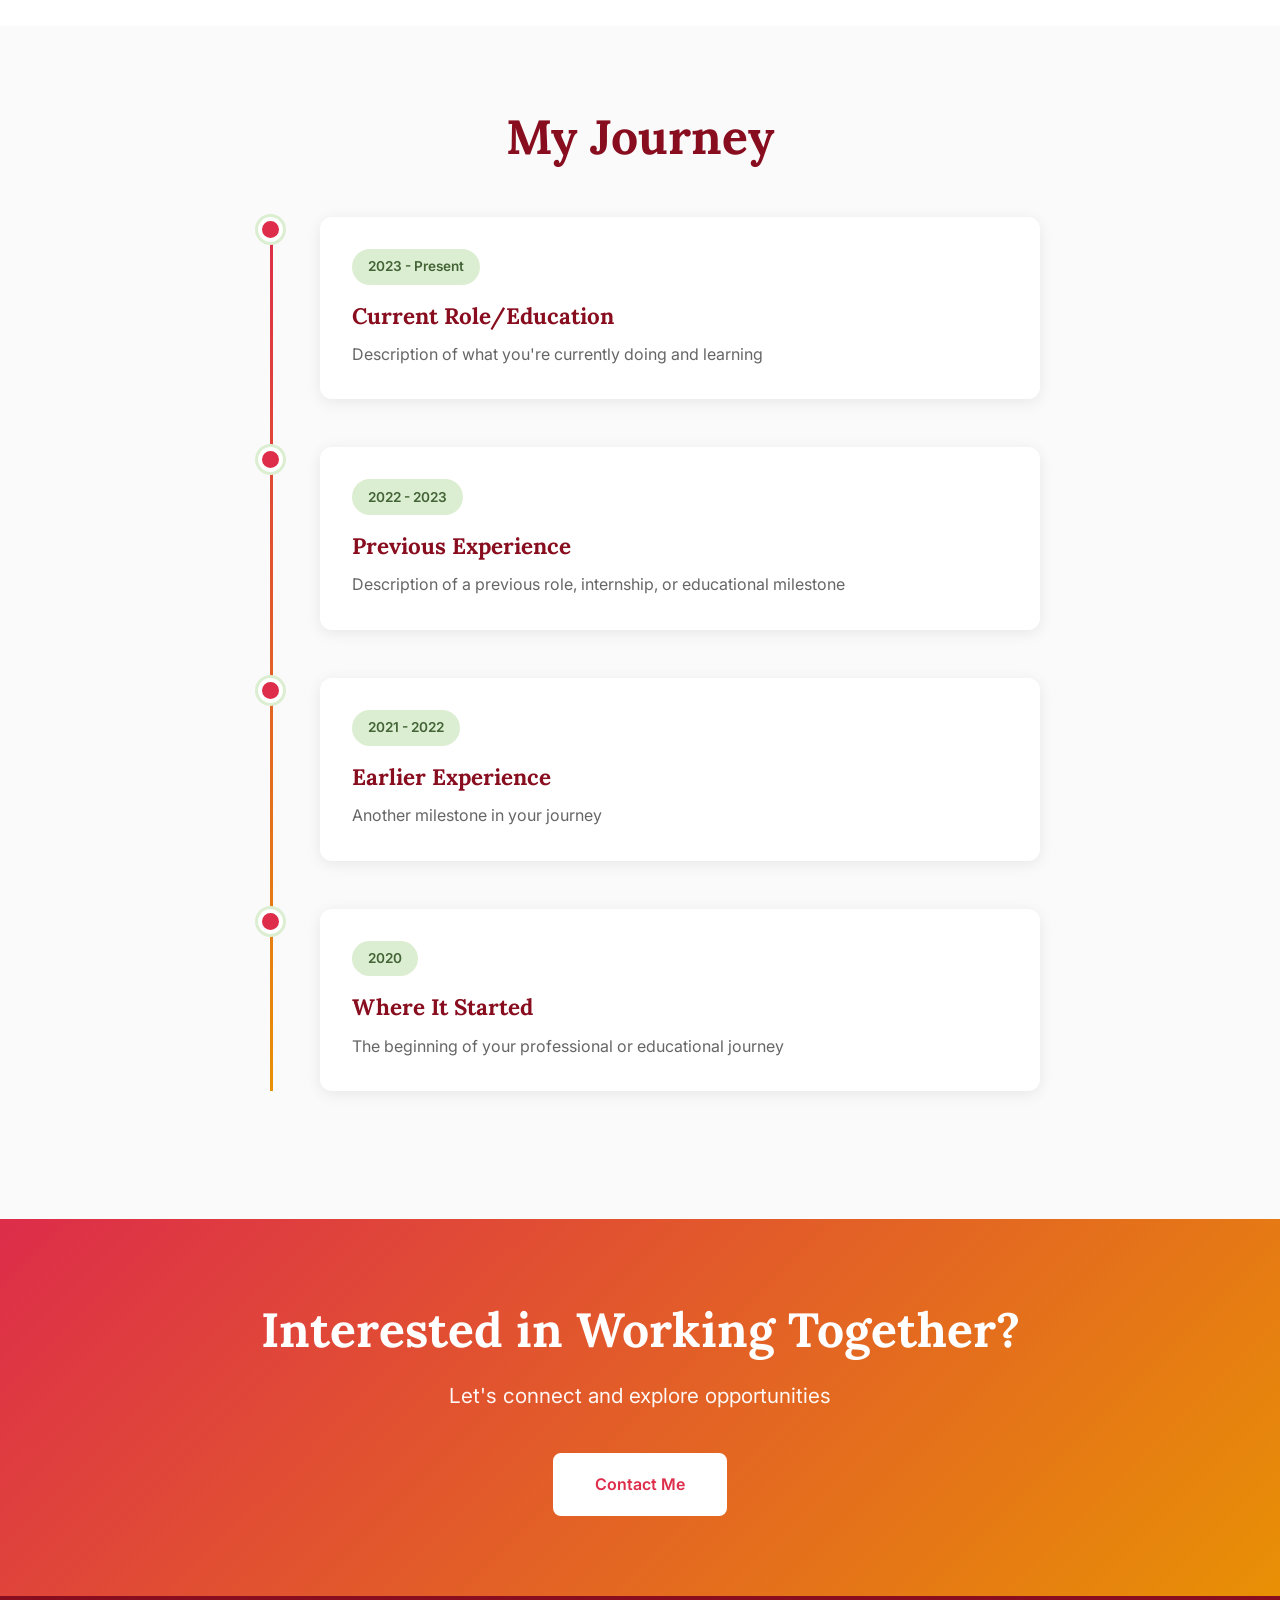
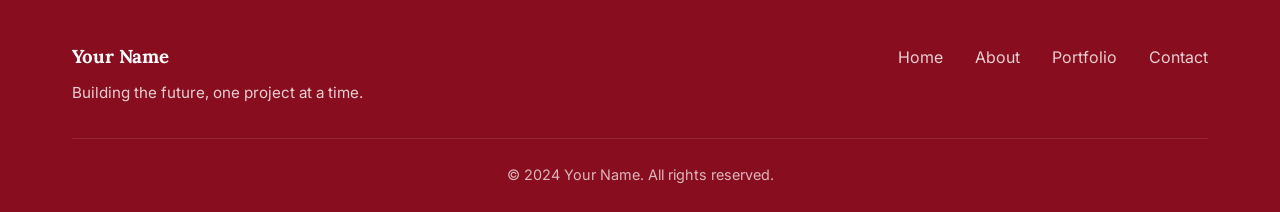
==== commit b70de4ef: "Update about.html" ====
--- a/about.html
+++ b/about.html
@@ -37,7 +37,7 @@
             <div class="about-grid">
                 <!-- Photo/Visual Section -->
                 <div class="about-visual">
-                    <img src="images/my-profile.jpg" alt="Hui Yang" class="profile-photo">
+                    <img src="images/my-profile.jpg.jpg" alt="Hui Yang" class="profile-photo">
                     <div class="about-stats">
                         <div class="stat-box">
                             <span class="stat-number">5+</span>
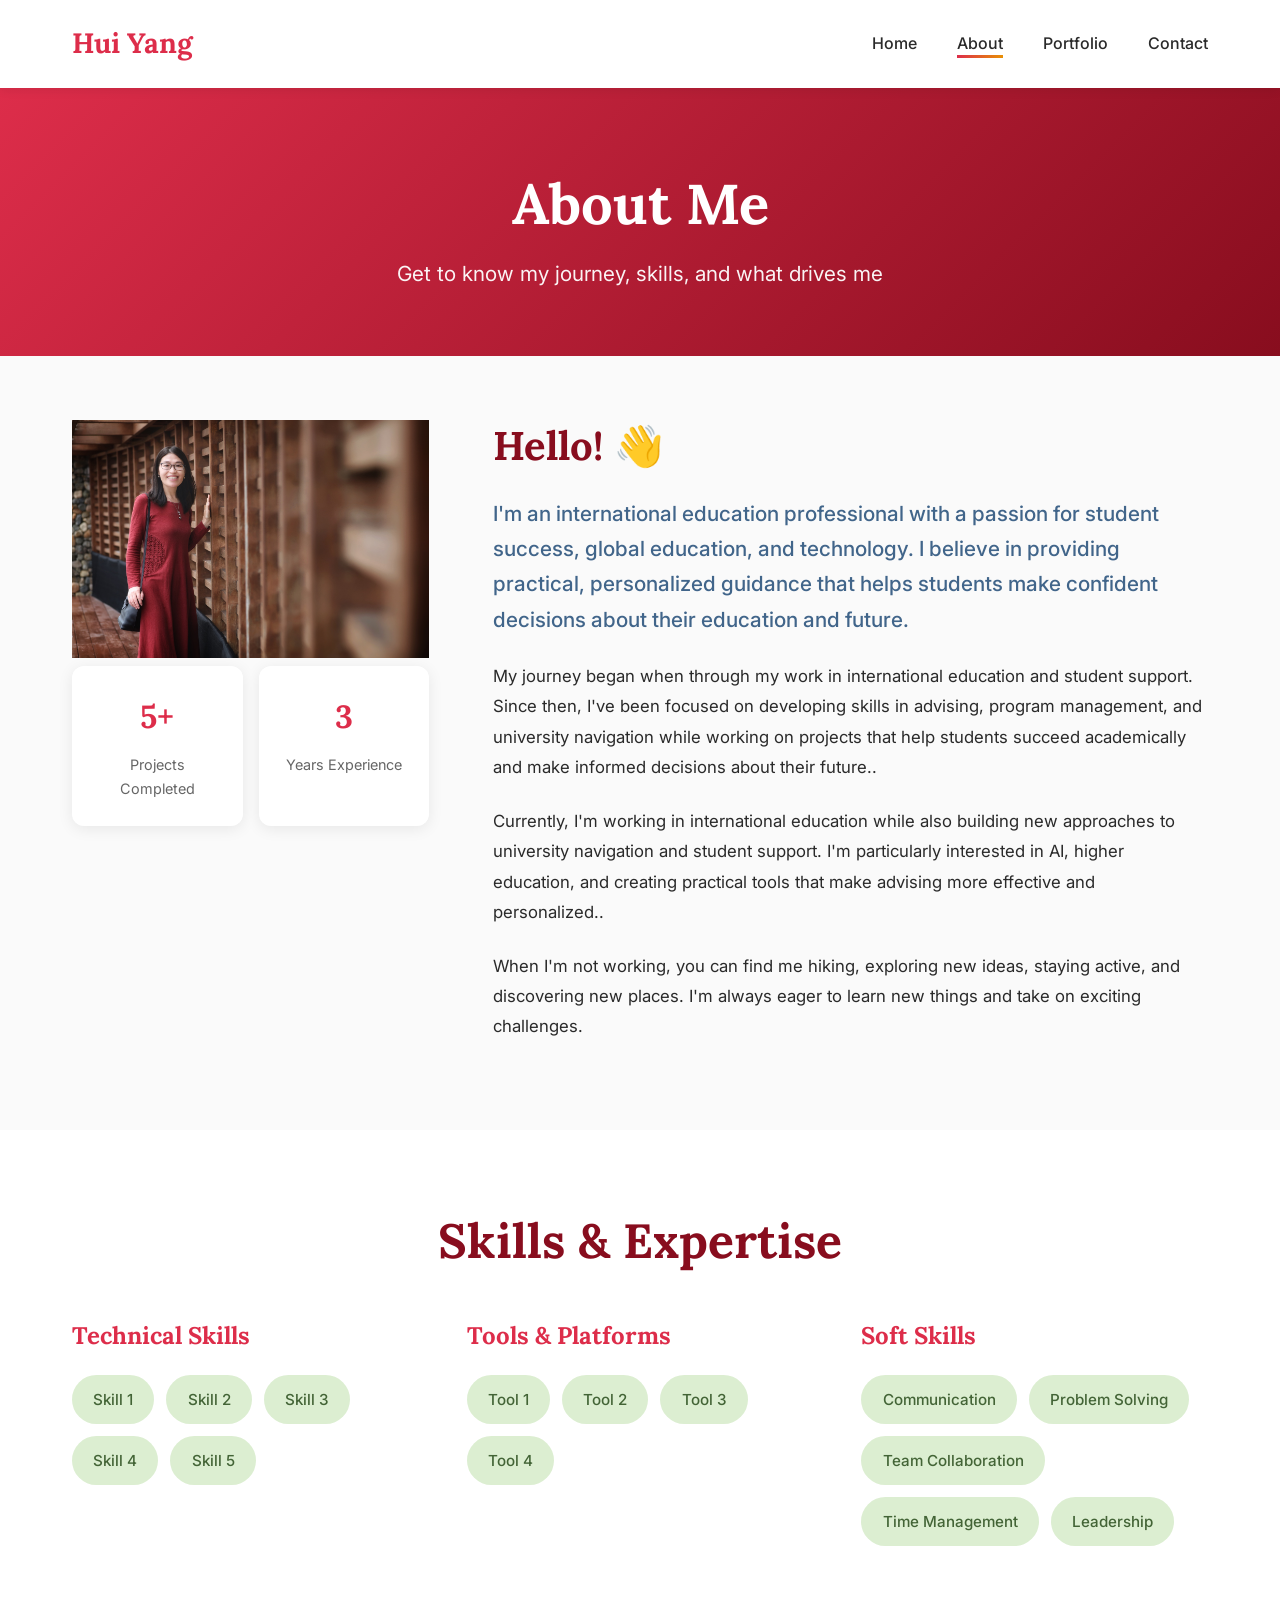
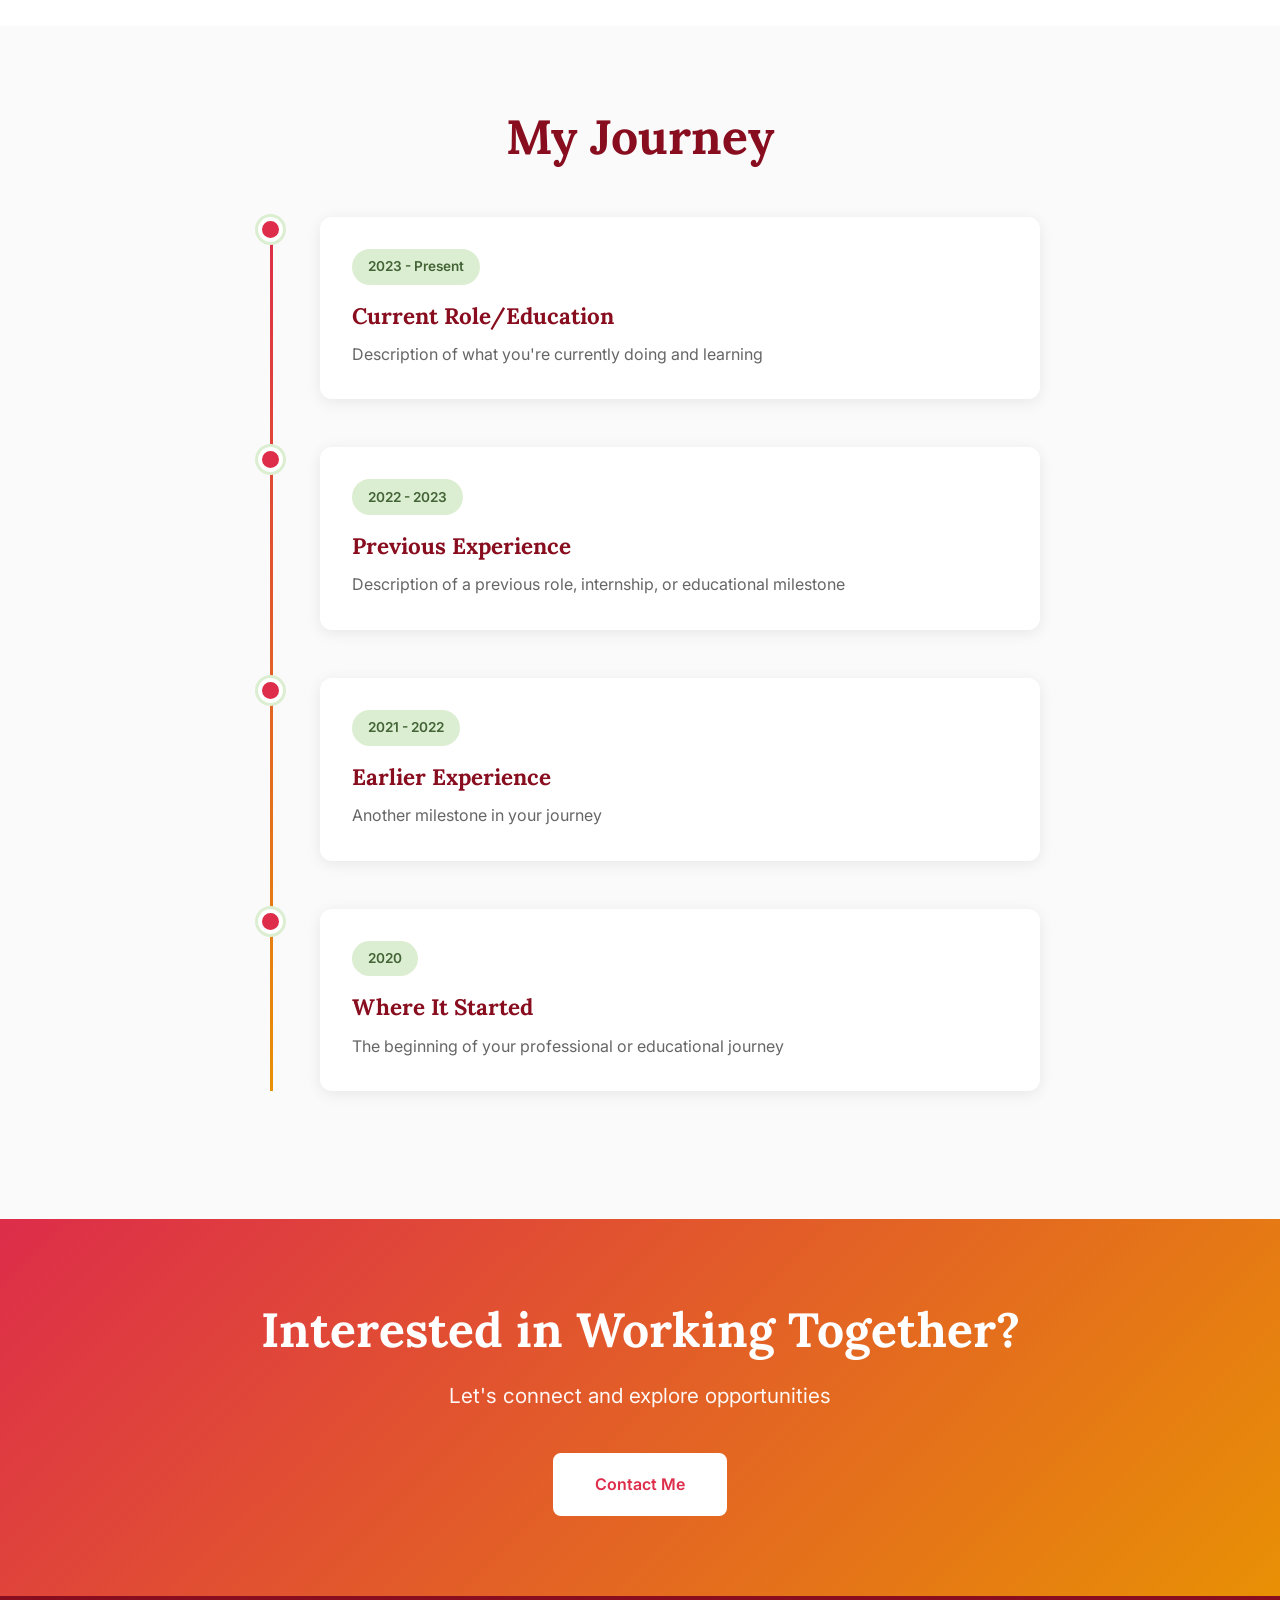
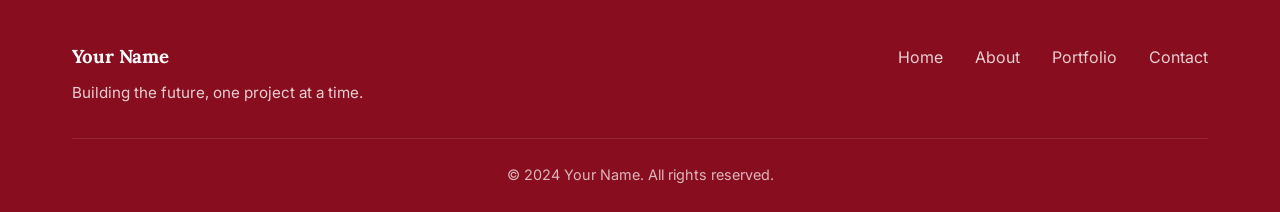
==== commit 005fd02b: "Update about.html" ====
--- a/about.html
+++ b/about.html
@@ -13,7 +13,7 @@
     <!-- Navigation -->
     <nav class="navbar">
         <div class="nav-container">
-            <a href="index.html" class="logo">Your Name</a>
+            <a href="index.html" class="logo">Hui Yang</a>
             <ul class="nav-menu">
                 <li><a href="index.html">Home</a></li>
                 <li><a href="about.html" class="active">About</a></li>
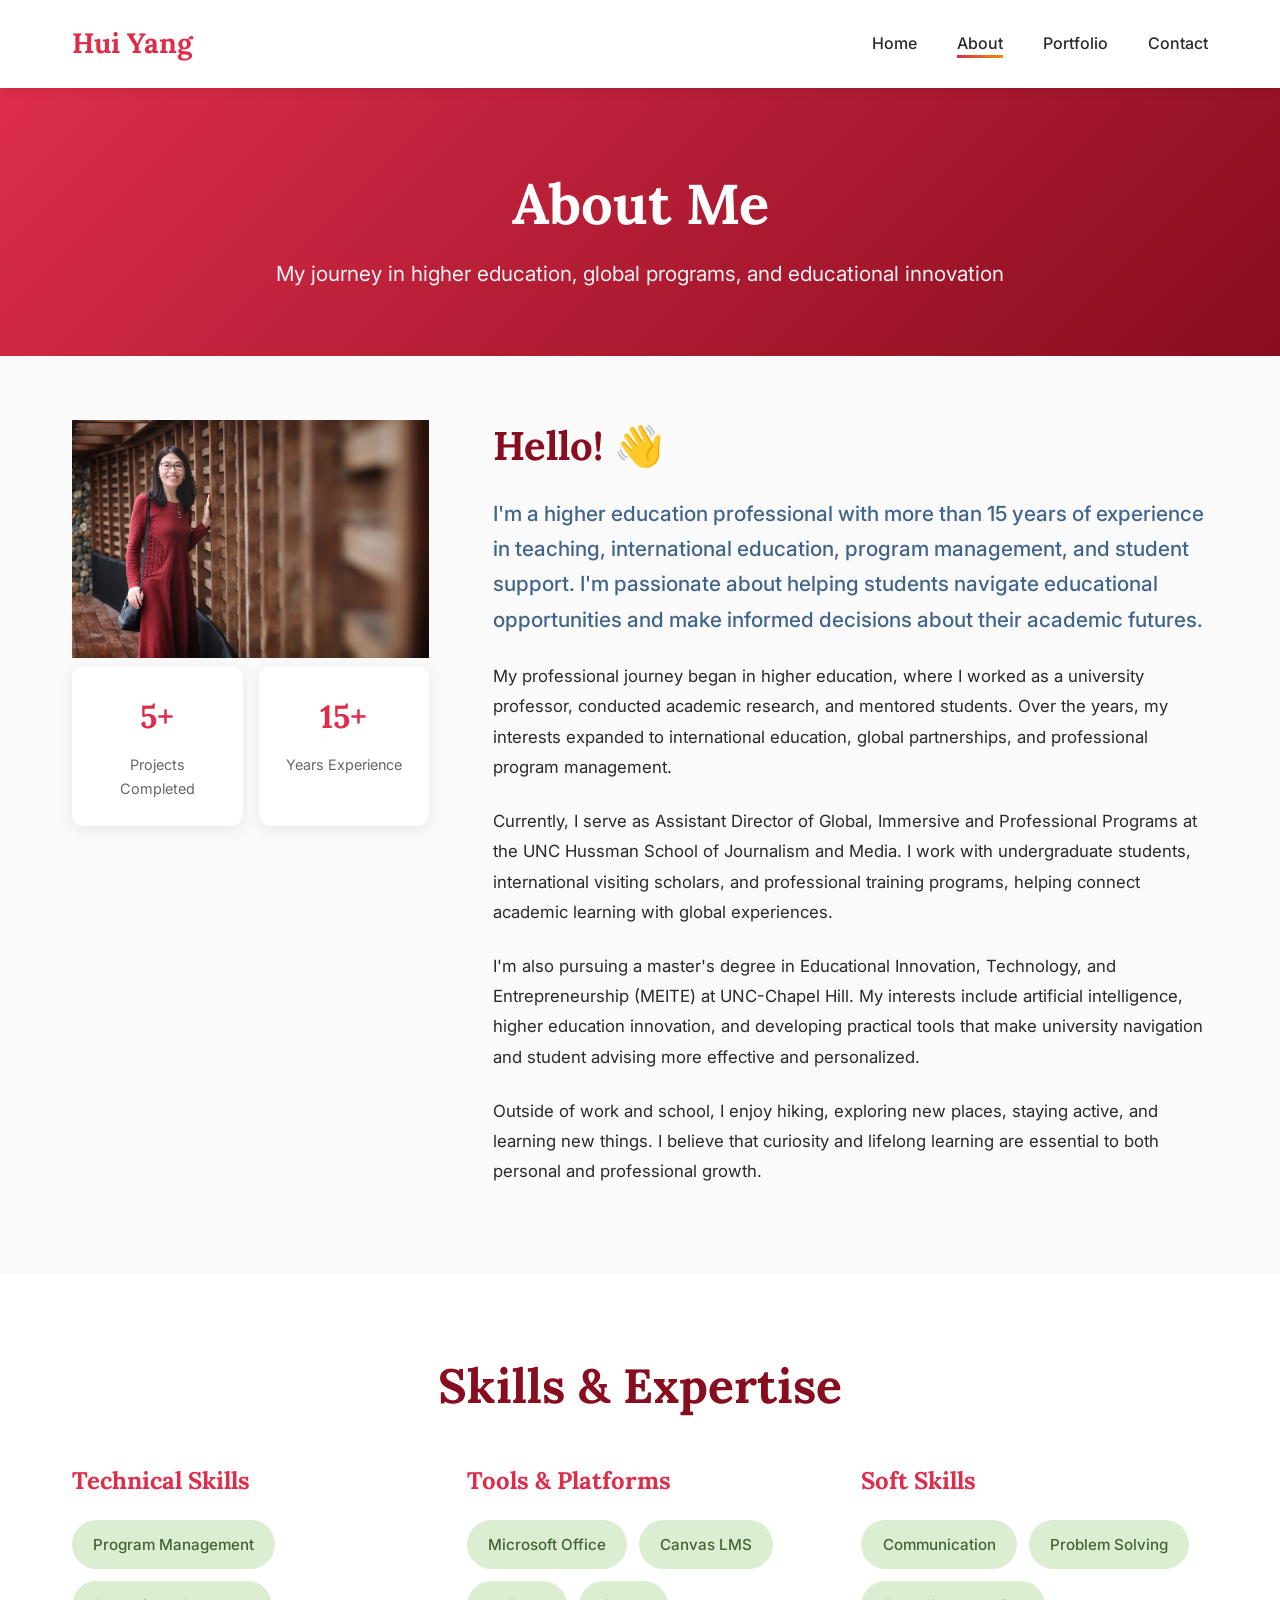
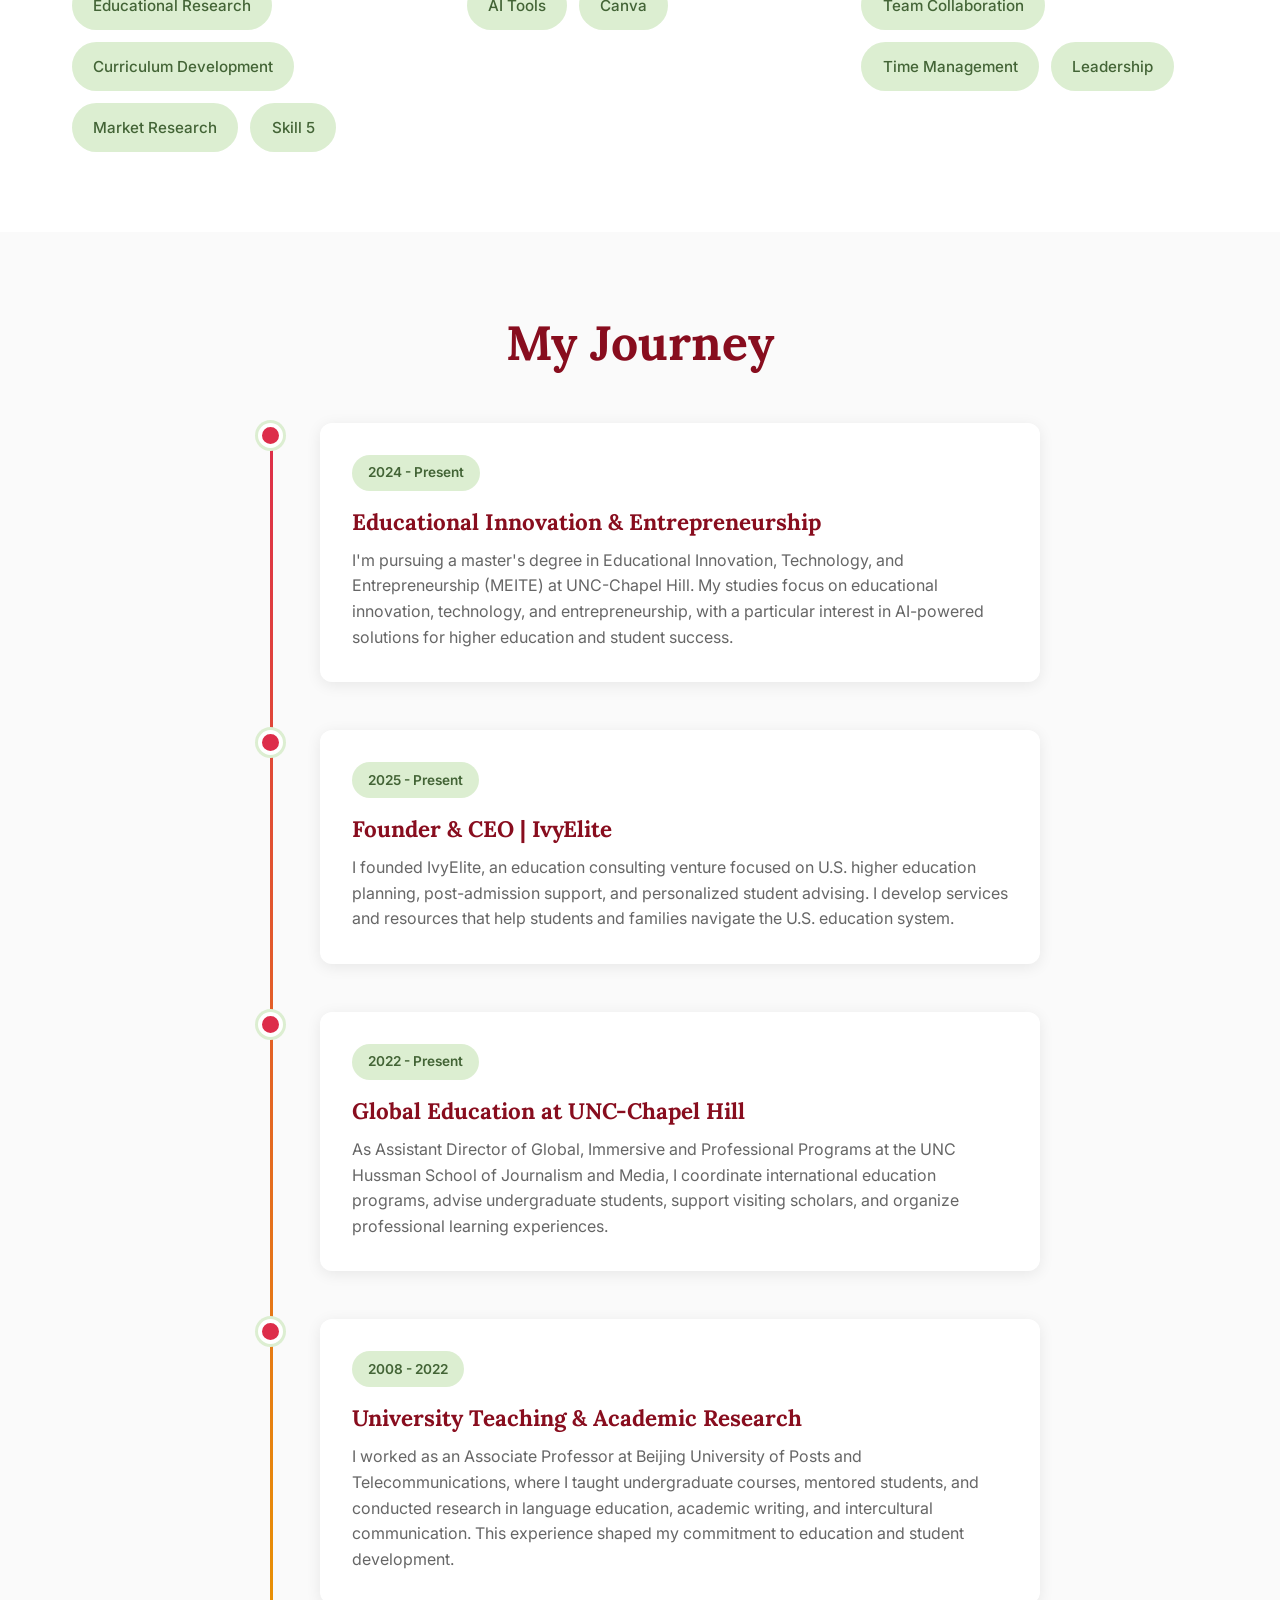
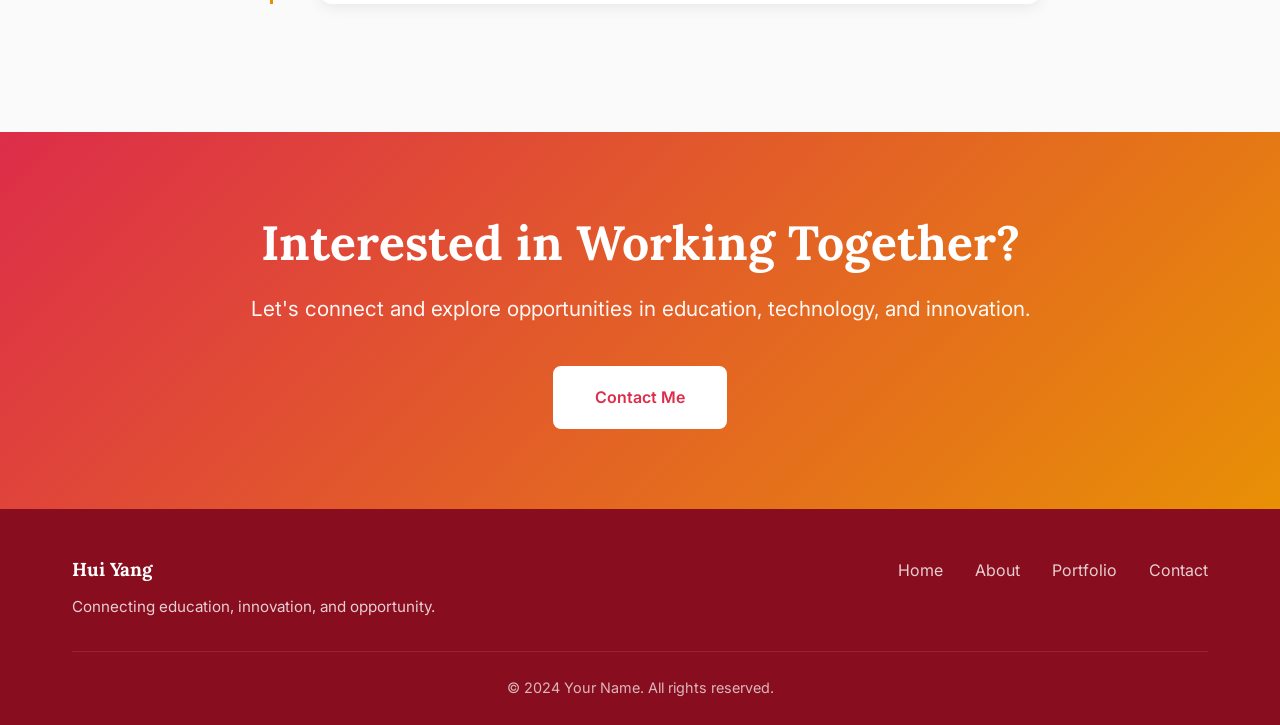
==== commit 542a0a77: "Update about.html" ====
--- a/about.html
+++ b/about.html
@@ -27,7 +27,8 @@
     <section class="page-header">
         <div class="container">
             <h1 class="page-title">About Me</h1>
-            <p class="page-description">Get to know my journey, skills, and what drives me</p>
+            <p class="page-description">My journey in higher education,
+                global programs, and educational innovation</p>
         </div>
     </section>
 
@@ -44,7 +45,7 @@
                             <span class="stat-label">Projects Completed</span>
                         </div>
                         <div class="stat-box">
-                            <span class="stat-number">3</span>
+                            <span class="stat-number">15+</span>
                             <span class="stat-label">Years Experience</span>
                         </div>
                     </div>
@@ -54,24 +55,54 @@
                 <div class="about-text">
                     <h2>Hello! 👋</h2>
                     <p class="lead">
-                        I'm an international education professional with a passion for student success, global education, and technology. 
-                        I believe in providing practical, personalized guidance that helps students make confident decisions about their 
-                        education and future.
+                       I'm a higher education professional
+                        with more than 15 years of experience
+                        in teaching, international education,
+                        program management, and student support.
+                        I'm passionate about helping students
+                        navigate educational opportunities
+                        and make informed decisions about
+                        their academic futures.
                     </p>
                     <p>
-                        My journey began when through my work in international education and student support. Since then, I've been focused 
-                        on developing skills in advising, program management, and university navigation while working on projects that help
-                        students succeed academically and make informed decisions about their future..
+                        My professional journey began in higher
+                        education, where I worked as a university
+                        professor, conducted academic research,
+                        and mentored students. Over the years,
+                        my interests expanded to international
+                        education, global partnerships, and
+                        professional program management.
                     </p>
                     <p>
-                        Currently, I'm working in international education while also building new approaches to university navigation and 
-                        student support. I'm particularly interested in AI, higher education, and creating practical tools that make advising 
-                        more effective and personalized..
+                        Currently, I serve as Assistant Director
+                        of Global, Immersive and Professional
+                        Programs at the UNC Hussman School of
+                        Journalism and Media. I work with
+                        undergraduate students, international
+                        visiting scholars, and professional
+                        training programs, helping connect
+                        academic learning with global experiences.
                     </p>
                     <p>
-                        When I'm not working, you can find me hiking, exploring new ideas, staying active, and discovering new places. 
-                        I'm always eager to learn new things and take on exciting challenges.
-                    </p>
+                       I'm also pursuing a master's degree in
+                        Educational Innovation, Technology,
+                        and Entrepreneurship (MEITE) at
+                        UNC-Chapel Hill. My interests include
+                        artificial intelligence, higher education
+                        innovation, and developing practical
+                        tools that make university navigation
+                        and student advising more effective
+                        and personalized.
+                    </p>
+                     <p>
+                        Outside of work and school, I enjoy
+                        hiking, exploring new places, staying
+                        active, and learning new things.
+                        I believe that curiosity and lifelong
+                        learning are essential to both personal
+                        and professional growth. 
+                      <p>
+                          
                 </div>
             </div>
         </div>
@@ -86,10 +117,10 @@
                 <div class="skill-category">
                     <h3>Technical Skills</h3>
                     <div class="skill-tags">
-                        <span class="skill-tag">Skill 1</span>
-                        <span class="skill-tag">Skill 2</span>
-                        <span class="skill-tag">Skill 3</span>
-                        <span class="skill-tag">Skill 4</span>
+                        <span class="skill-tag"> Program Management</span>
+                        <span class="skill-tag"> Educational Research</span>
+                        <span class="skill-tag">Curriculum Development</span>
+                        <span class="skill-tag">Market Research</span>
                         <span class="skill-tag">Skill 5</span>
                     </div>
                 </div>
@@ -97,10 +128,10 @@
                 <div class="skill-category">
                     <h3>Tools & Platforms</h3>
                     <div class="skill-tags">
-                        <span class="skill-tag">Tool 1</span>
-                        <span class="skill-tag">Tool 2</span>
-                        <span class="skill-tag">Tool 3</span>
-                        <span class="skill-tag">Tool 4</span>
+                        <span class="skill-tag">Microsoft Office</span>
+                        <span class="skill-tag"> Canvas LMS</span>
+                        <span class="skill-tag">AI Tools</span>
+                        <span class="skill-tag">Canva</span>
                     </div>
                 </div>
 
@@ -127,36 +158,71 @@
                 <div class="timeline-item">
                     <div class="timeline-dot"></div>
                     <div class="timeline-content">
-                        <span class="timeline-date">2023 - Present</span>
-                        <h3>Current Role/Education</h3>
-                        <p>Description of what you're currently doing and learning</p>
-                    </div>
-                </div>
-
-                <div class="timeline-item">
-                    <div class="timeline-dot"></div>
-                    <div class="timeline-content">
-                        <span class="timeline-date">2022 - 2023</span>
-                        <h3>Previous Experience</h3>
-                        <p>Description of a previous role, internship, or educational milestone</p>
-                    </div>
-                </div>
-
-                <div class="timeline-item">
-                    <div class="timeline-dot"></div>
-                    <div class="timeline-content">
-                        <span class="timeline-date">2021 - 2022</span>
-                        <h3>Earlier Experience</h3>
-                        <p>Another milestone in your journey</p>
-                    </div>
-                </div>
-
-                <div class="timeline-item">
-                    <div class="timeline-dot"></div>
-                    <div class="timeline-content">
-                        <span class="timeline-date">2020</span>
-                        <h3>Where It Started</h3>
-                        <p>The beginning of your professional or educational journey</p>
+                        <span class="timeline-date">2024 - Present</span>
+                        <h3>Educational Innovation & Entrepreneurship</h3>
+                        <p>I'm pursuing a master's degree
+                            in Educational Innovation,
+                            Technology, and Entrepreneurship
+                            (MEITE) at UNC-Chapel Hill.
+                            My studies focus on educational
+                            innovation, technology, and
+                            entrepreneurship, with a particular
+                            interest in AI-powered solutions
+                            for higher education and
+                            student success.</p>
+                    </div>
+                </div>
+
+                <div class="timeline-item">
+                    <div class="timeline-dot"></div>
+                    <div class="timeline-content">
+                        <span class="timeline-date">2025 - Present</span>
+                        <h3>Founder & CEO | IvyElite </h3>
+                        <p>I founded IvyElite, an education
+                            consulting venture focused on U.S.
+                            higher education planning,
+                            post-admission support, and
+                            personalized student advising.
+                            I develop services and resources
+                            that help students and families
+                            navigate the U.S. education system.</p>
+                    </div>
+                </div>
+
+                <div class="timeline-item">
+                    <div class="timeline-dot"></div>
+                    <div class="timeline-content">
+                        <span class="timeline-date">2022 - Present</span>
+                        <h3>Global Education at UNC-Chapel Hill</h3>
+                        <p> As Assistant Director of Global,
+                            Immersive and Professional Programs
+                            at the UNC Hussman School of
+                            Journalism and Media, I coordinate
+                            international education programs,
+                            advise undergraduate students,
+                            support visiting scholars,
+                            and organize professional
+                            learning experiences.</p>
+                    </div>
+                </div>
+
+                <div class="timeline-item">
+                    <div class="timeline-dot"></div>
+                    <div class="timeline-content">
+                        <span class="timeline-date">2008 - 2022</span>
+                        <h3>University Teaching & 
+                            Academic Research</h3>
+                        <p>I worked as an Associate Professor
+                            at Beijing University of Posts
+                            and Telecommunications, where I
+                            taught undergraduate courses,
+                            mentored students, and conducted
+                            research in language education,
+                            academic writing, and
+                            intercultural communication.
+                            This experience shaped my
+                            commitment to education
+                            and student development.</p>
                     </div>
                 </div>
             </div>
@@ -168,7 +234,8 @@
         <div class="container">
             <div class="cta-content">
                 <h2>Interested in Working Together?</h2>
-                <p>Let's connect and explore opportunities</p>
+                <p>Let's connect and explore opportunities
+                    in education, technology, and innovation.</p>
                 <a href="contact.html" class="btn btn-light">Contact Me</a>
             </div>
         </div>
@@ -179,8 +246,9 @@
         <div class="container">
             <div class="footer-content">
                 <div class="footer-left">
-                    <h3>Your Name</h3>
-                    <p>Building the future, one project at a time.</p>
+                    <h3>Hui Yang</h3>
+                    <p>Connecting education, innovation,
+                        and opportunity.</p>
                 </div>
                 <div class="footer-links">
                     <a href="index.html">Home</a>
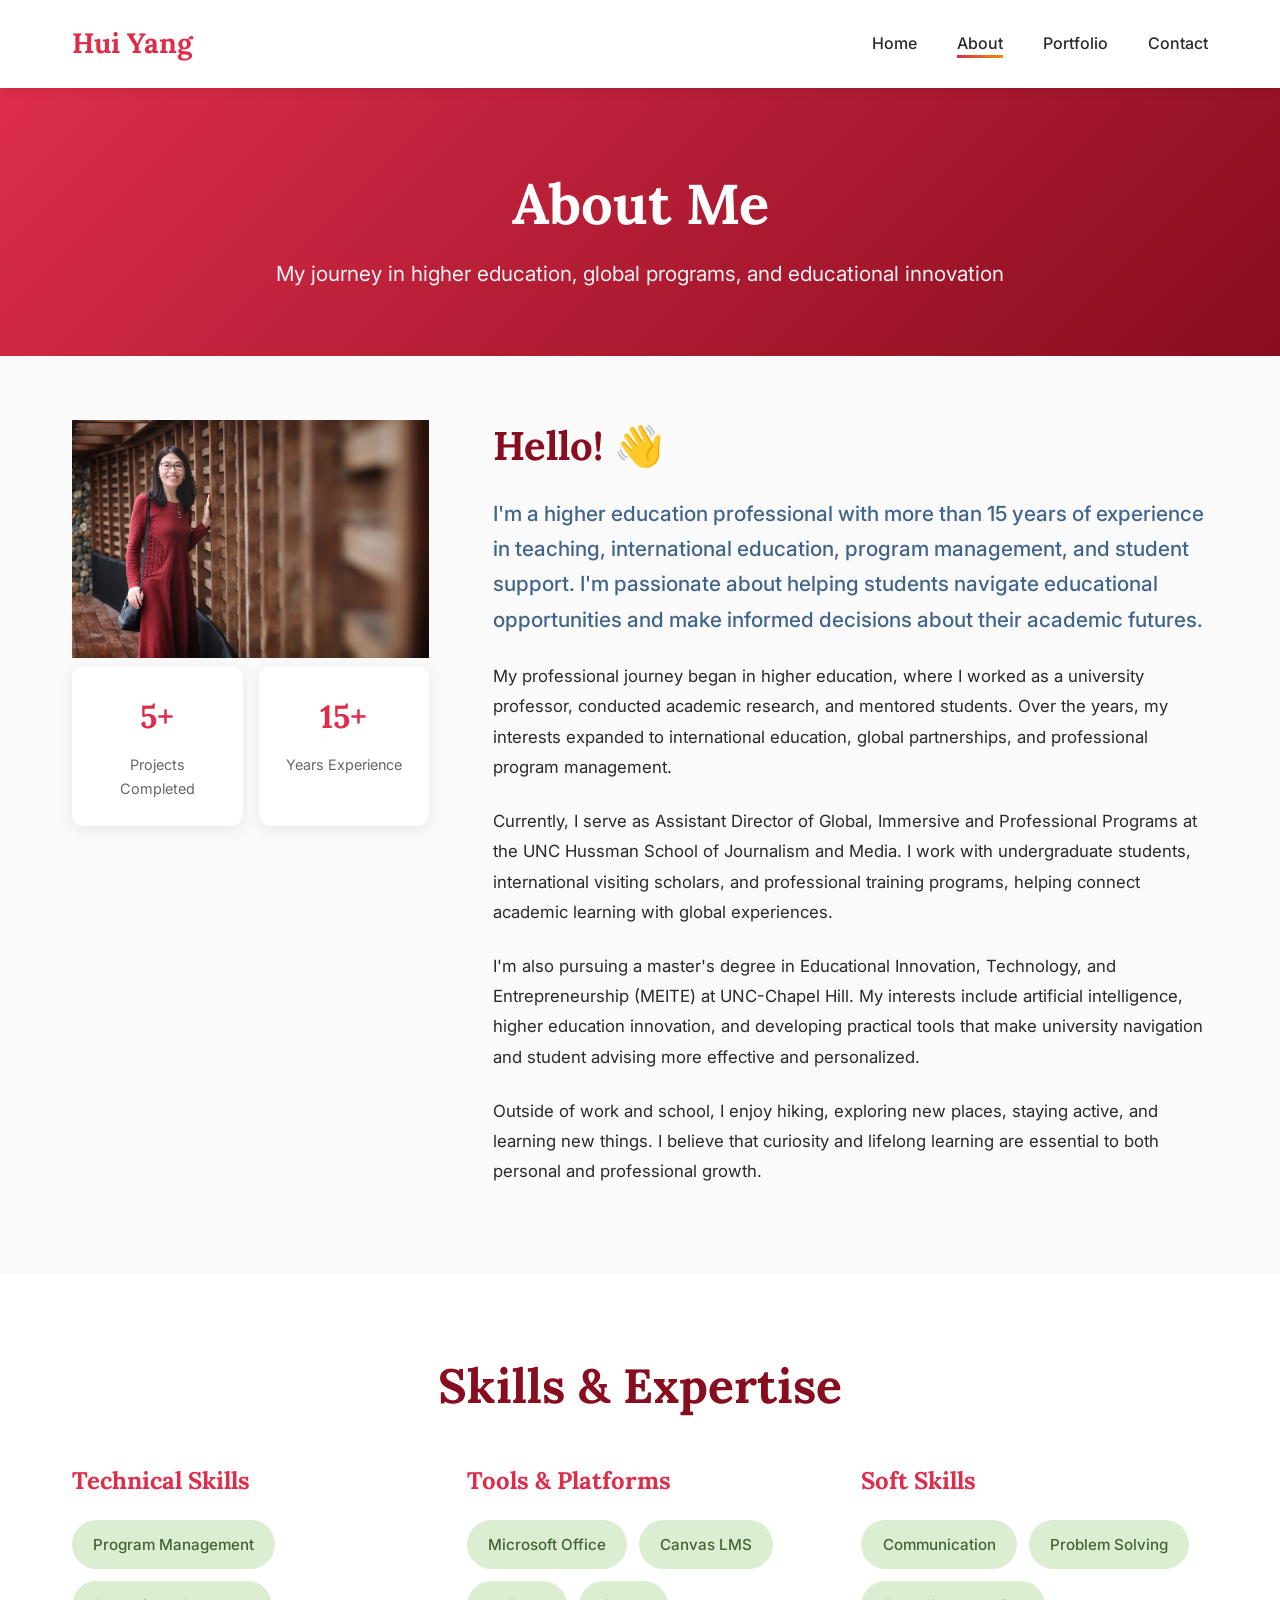
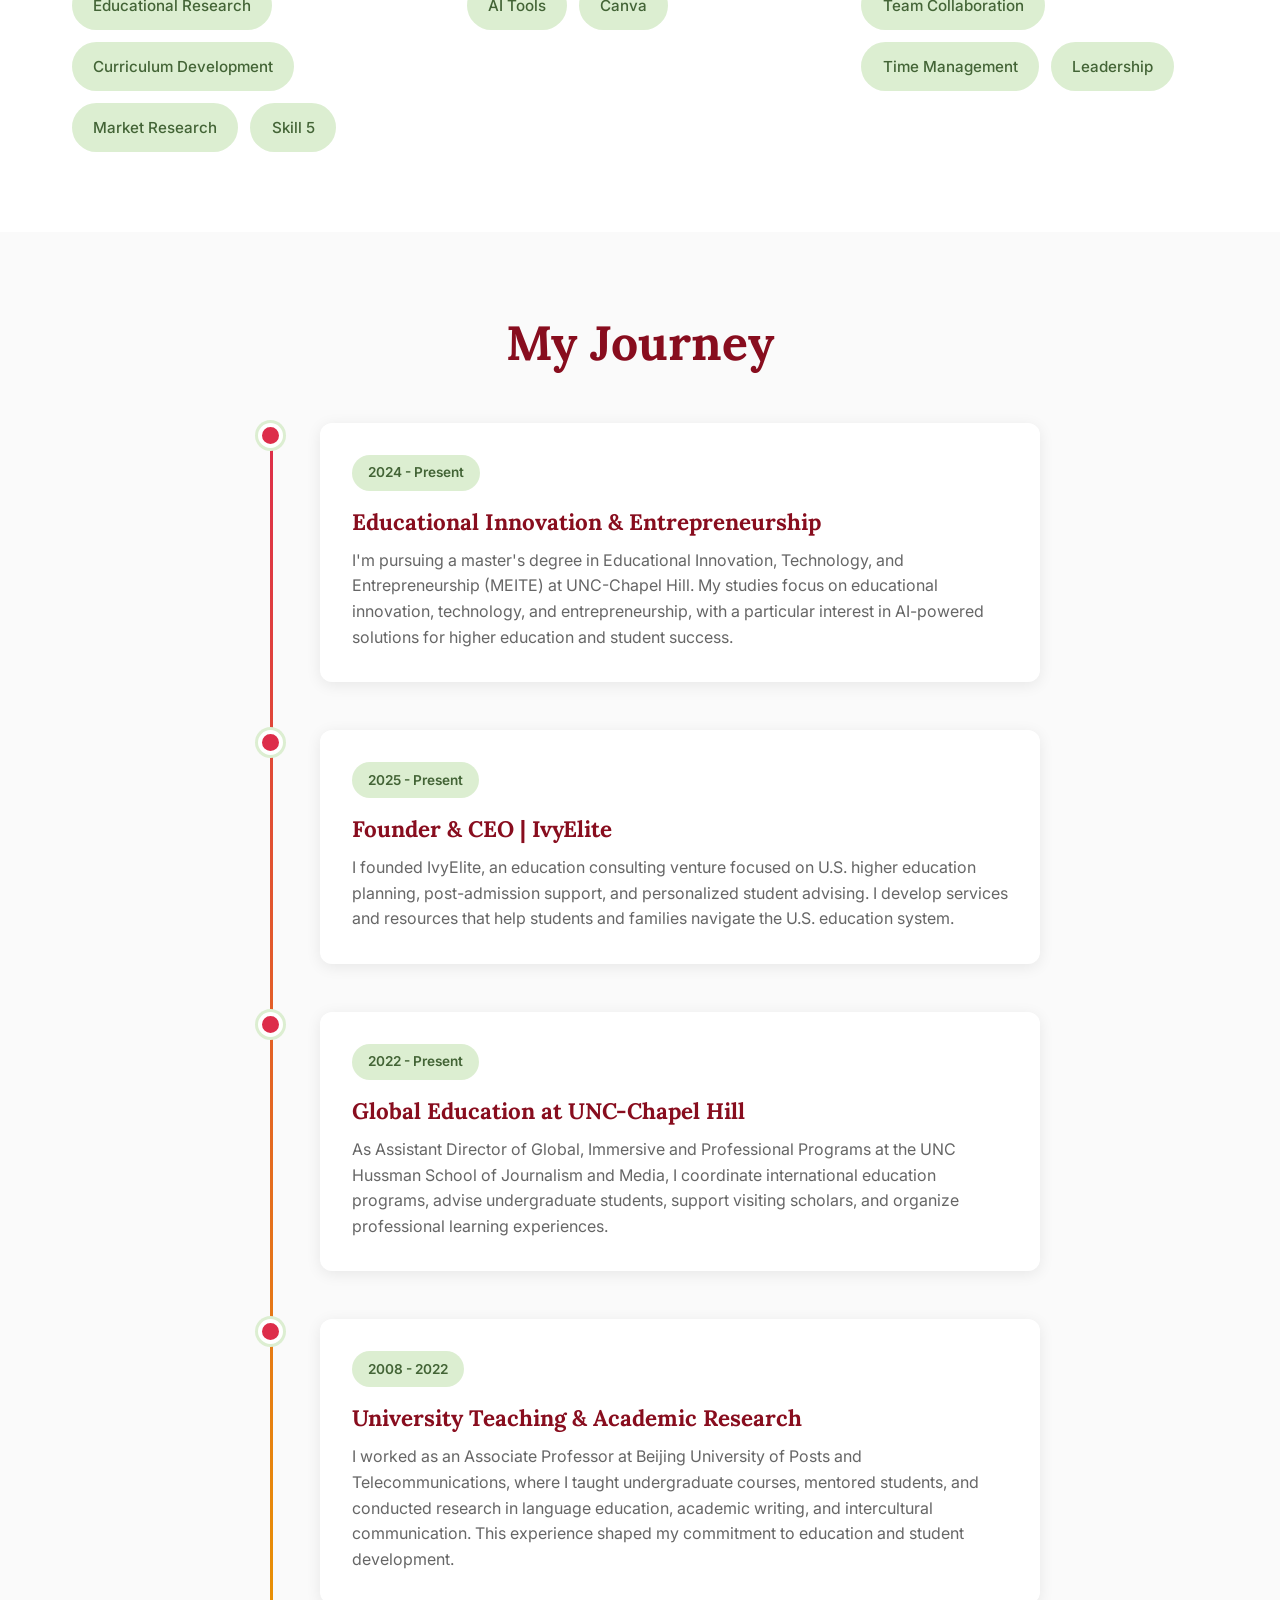
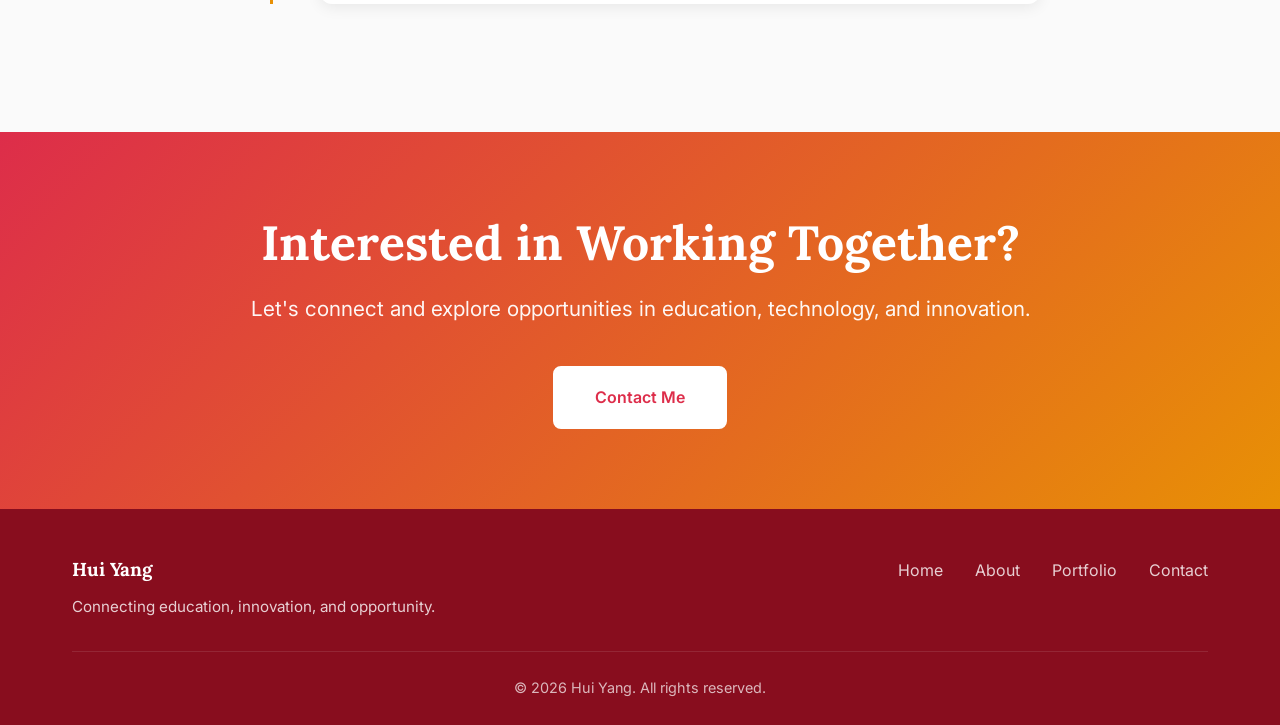
==== commit 76ab18f9: "Update about.html" ====
--- a/about.html
+++ b/about.html
@@ -258,7 +258,7 @@
                 </div>
             </div>
             <div class="footer-bottom">
-                <p>&copy; 2024 Your Name. All rights reserved.</p>
+                <p>&copy; 2026 Hui Yang. All rights reserved.</p>
             </div>
         </div>
     </footer>
--- a/styles.css
+++ b/styles.css
@@ -1428,3 +1428,15 @@
         padding: 0 1.5rem;
     }
 }
+.project-image .project-photo {
+    width: 100%;
+    height: 100%;
+    object-fit: cover;
+    display: block;
+}
+.portfolio-image .project-photo {
+    width: 100%;
+    height: 100%;
+    object-fit: cover;
+    display: block;
+}
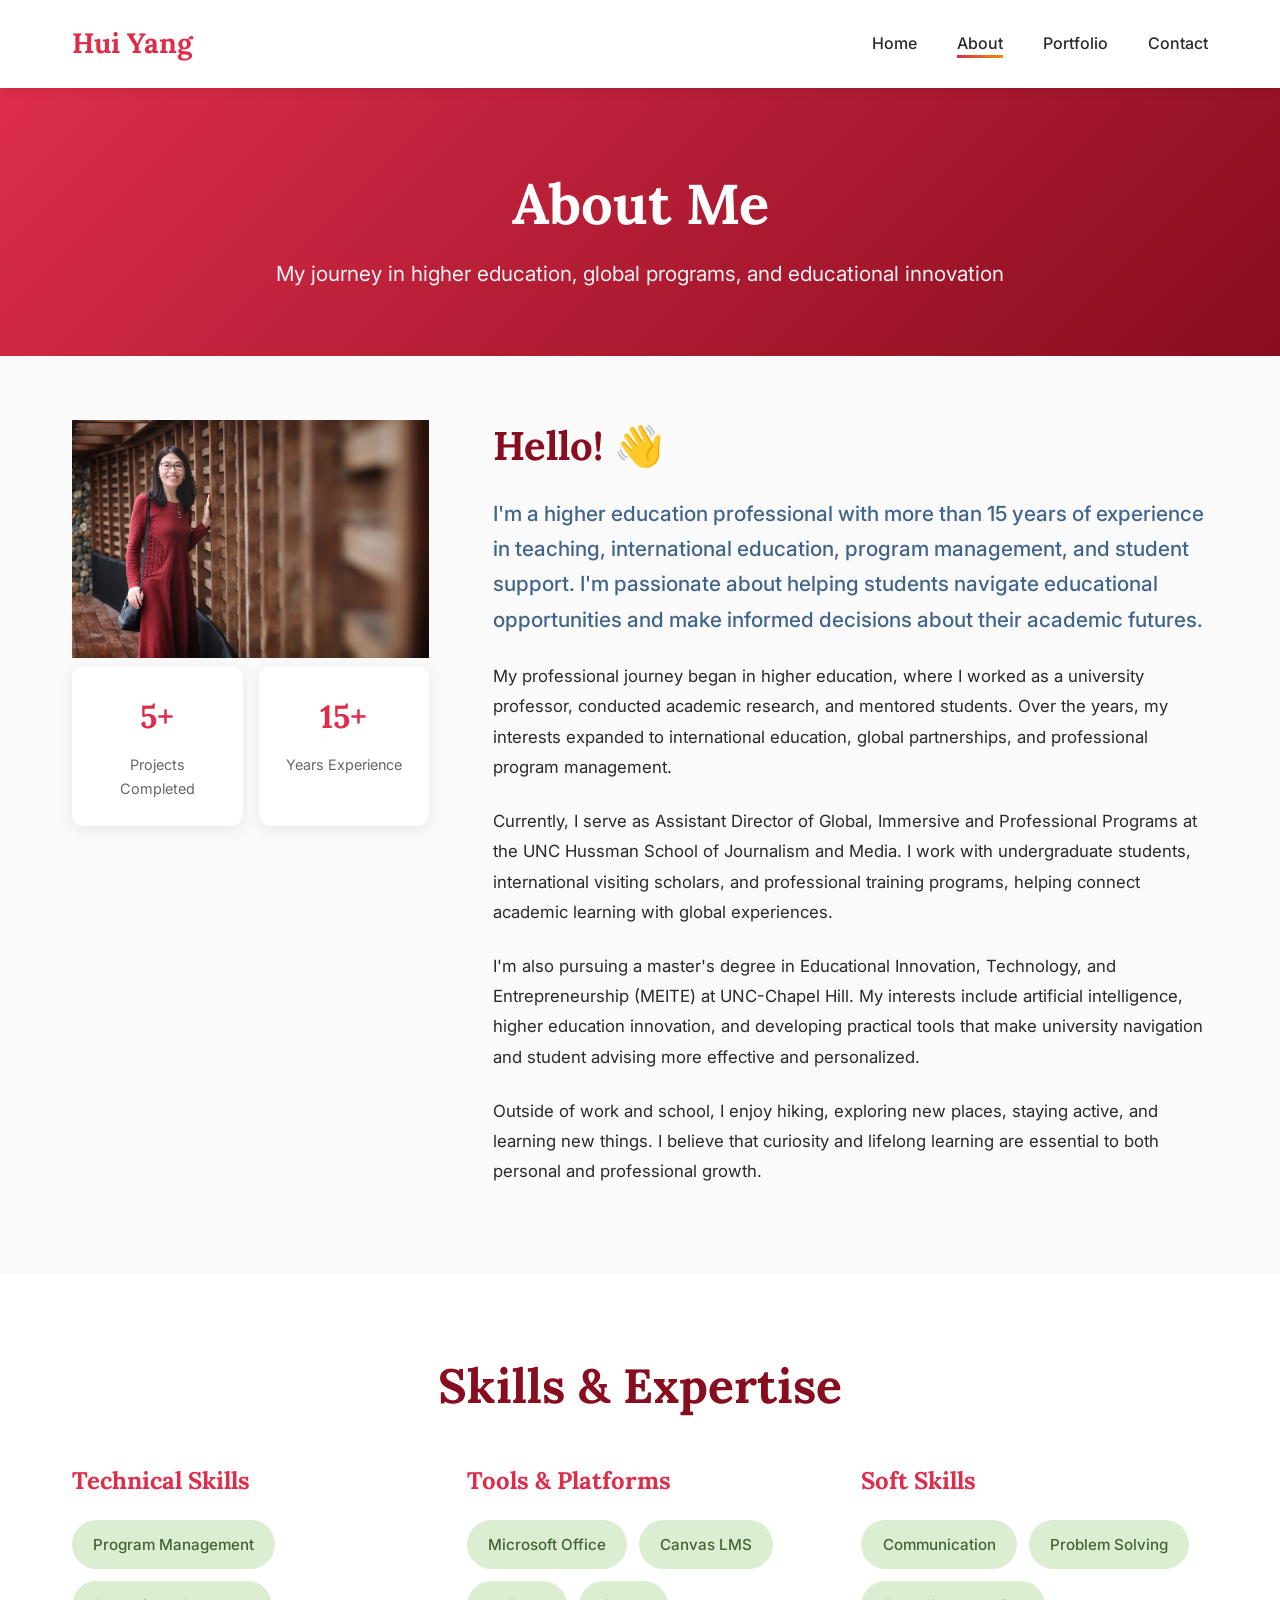
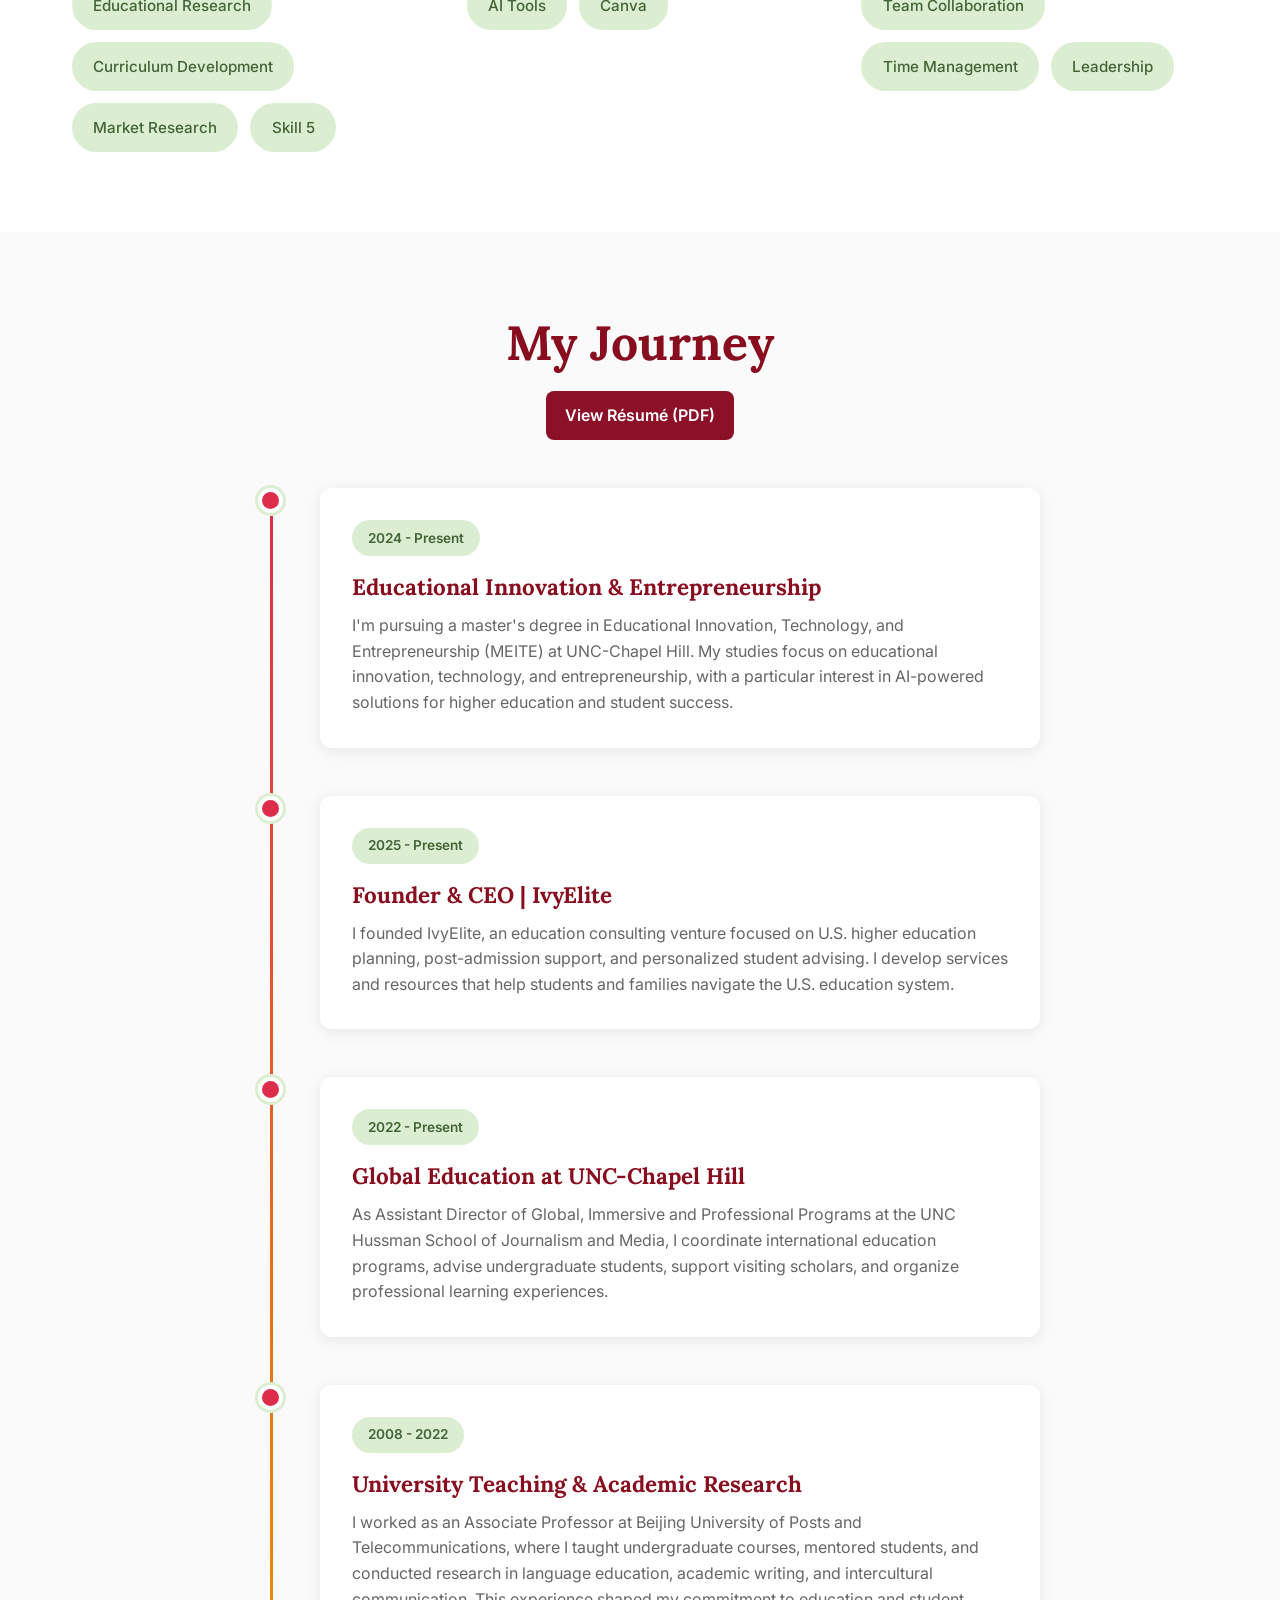
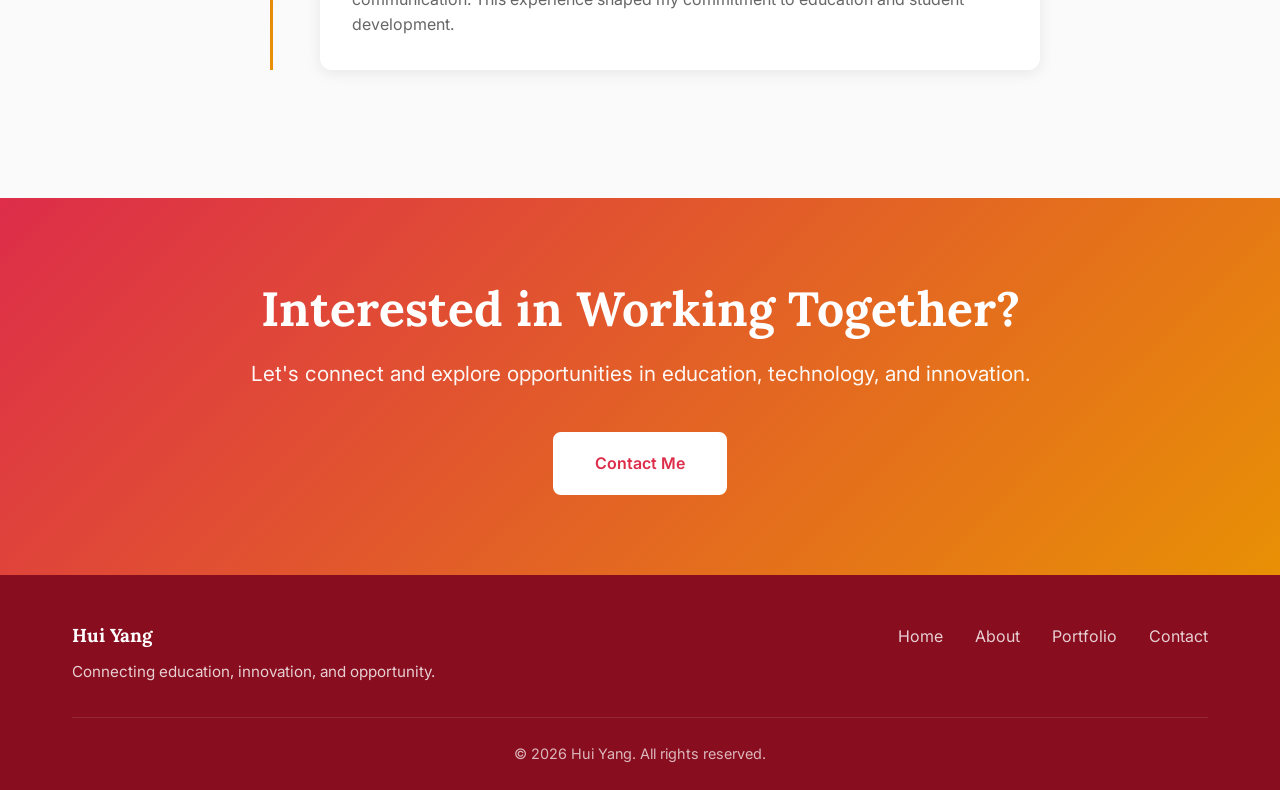
==== commit 734eb138: "Update about.html" ====
--- a/about.html
+++ b/about.html
@@ -153,6 +153,14 @@
     <section class="timeline-section">
         <div class="container">
             <h2 class="section-title">My Journey</h2>
+            <div style="text-align: center; margin: 0 0 2rem;">
+    <a href="./resume.pdf" target="_blank" rel="noopener"
+       style="display: inline-block; padding: 0.7rem 1.2rem;
+              border-radius: 8px; background: #8b1028; color: #fff;
+              font-weight: 600; text-decoration: none;">
+        View Résumé (PDF)
+    </a>
+</div>
             
             <div class="timeline">
                 <div class="timeline-item">
